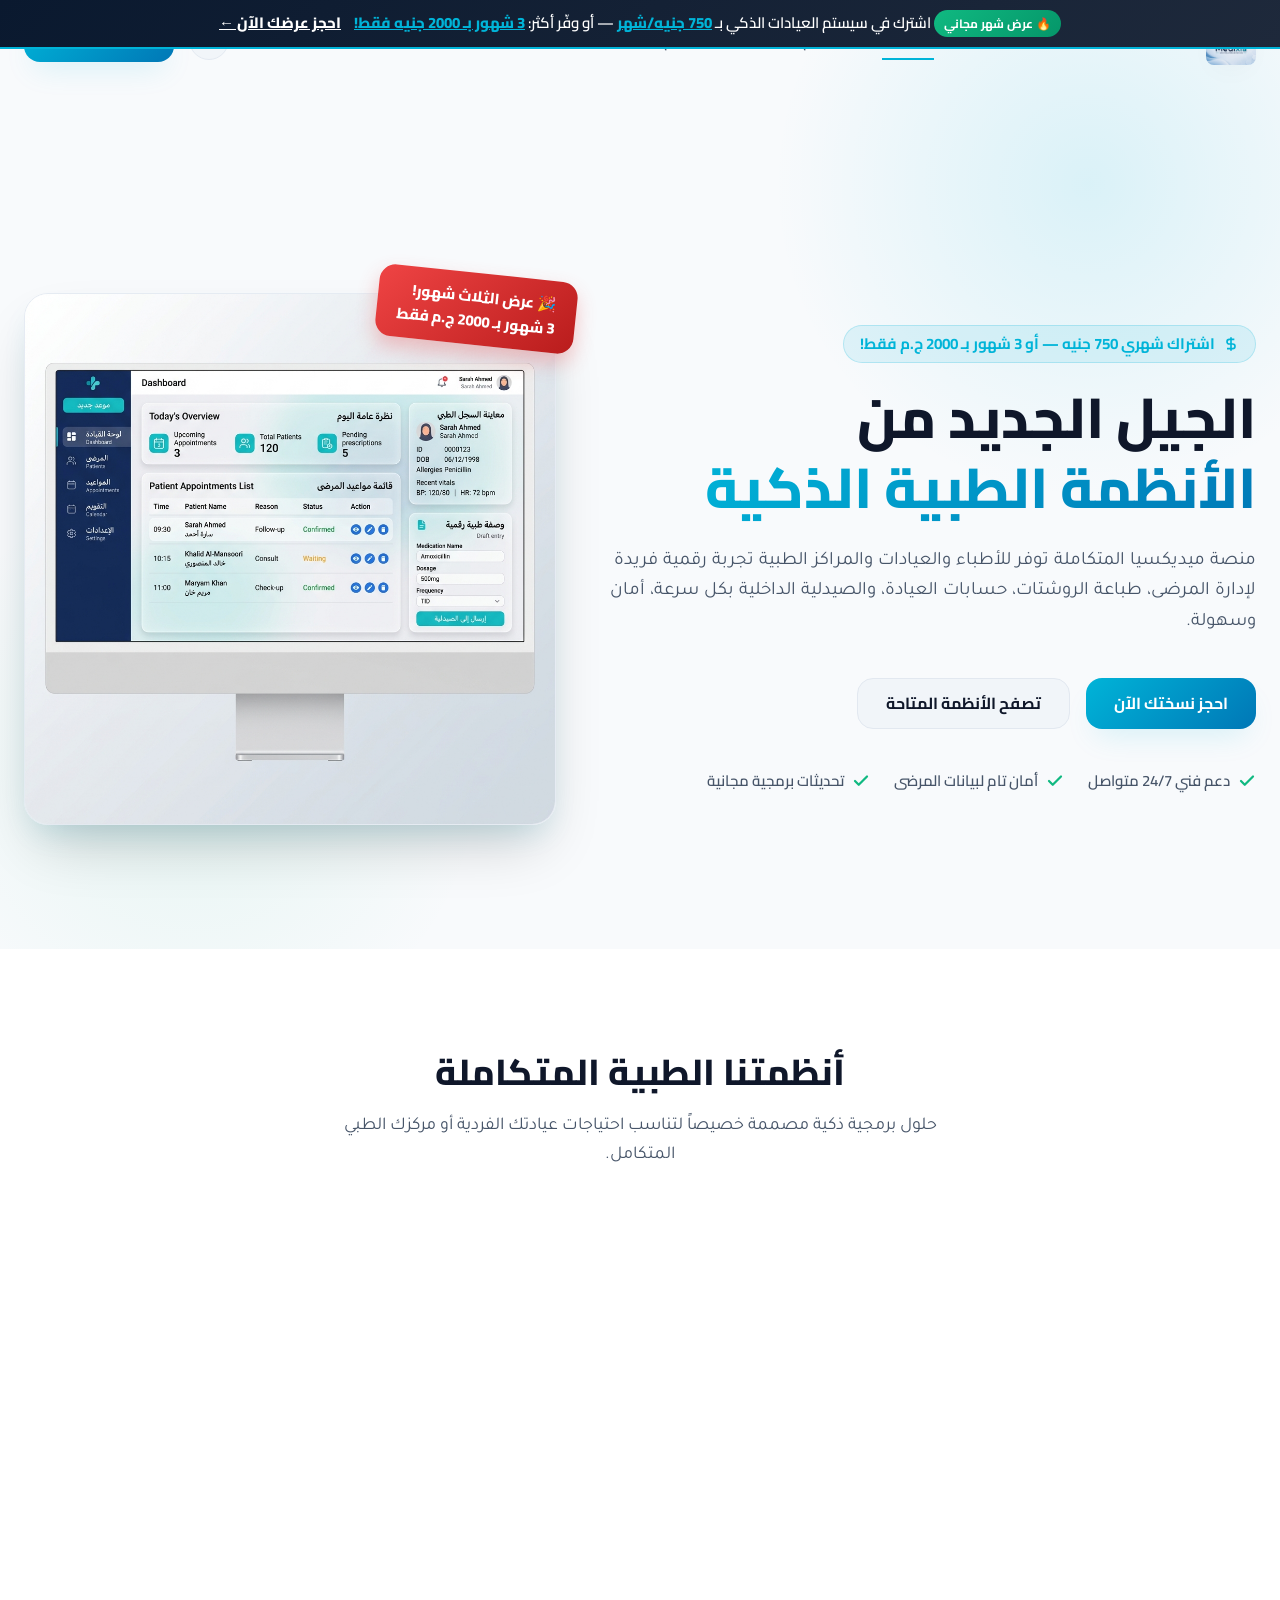
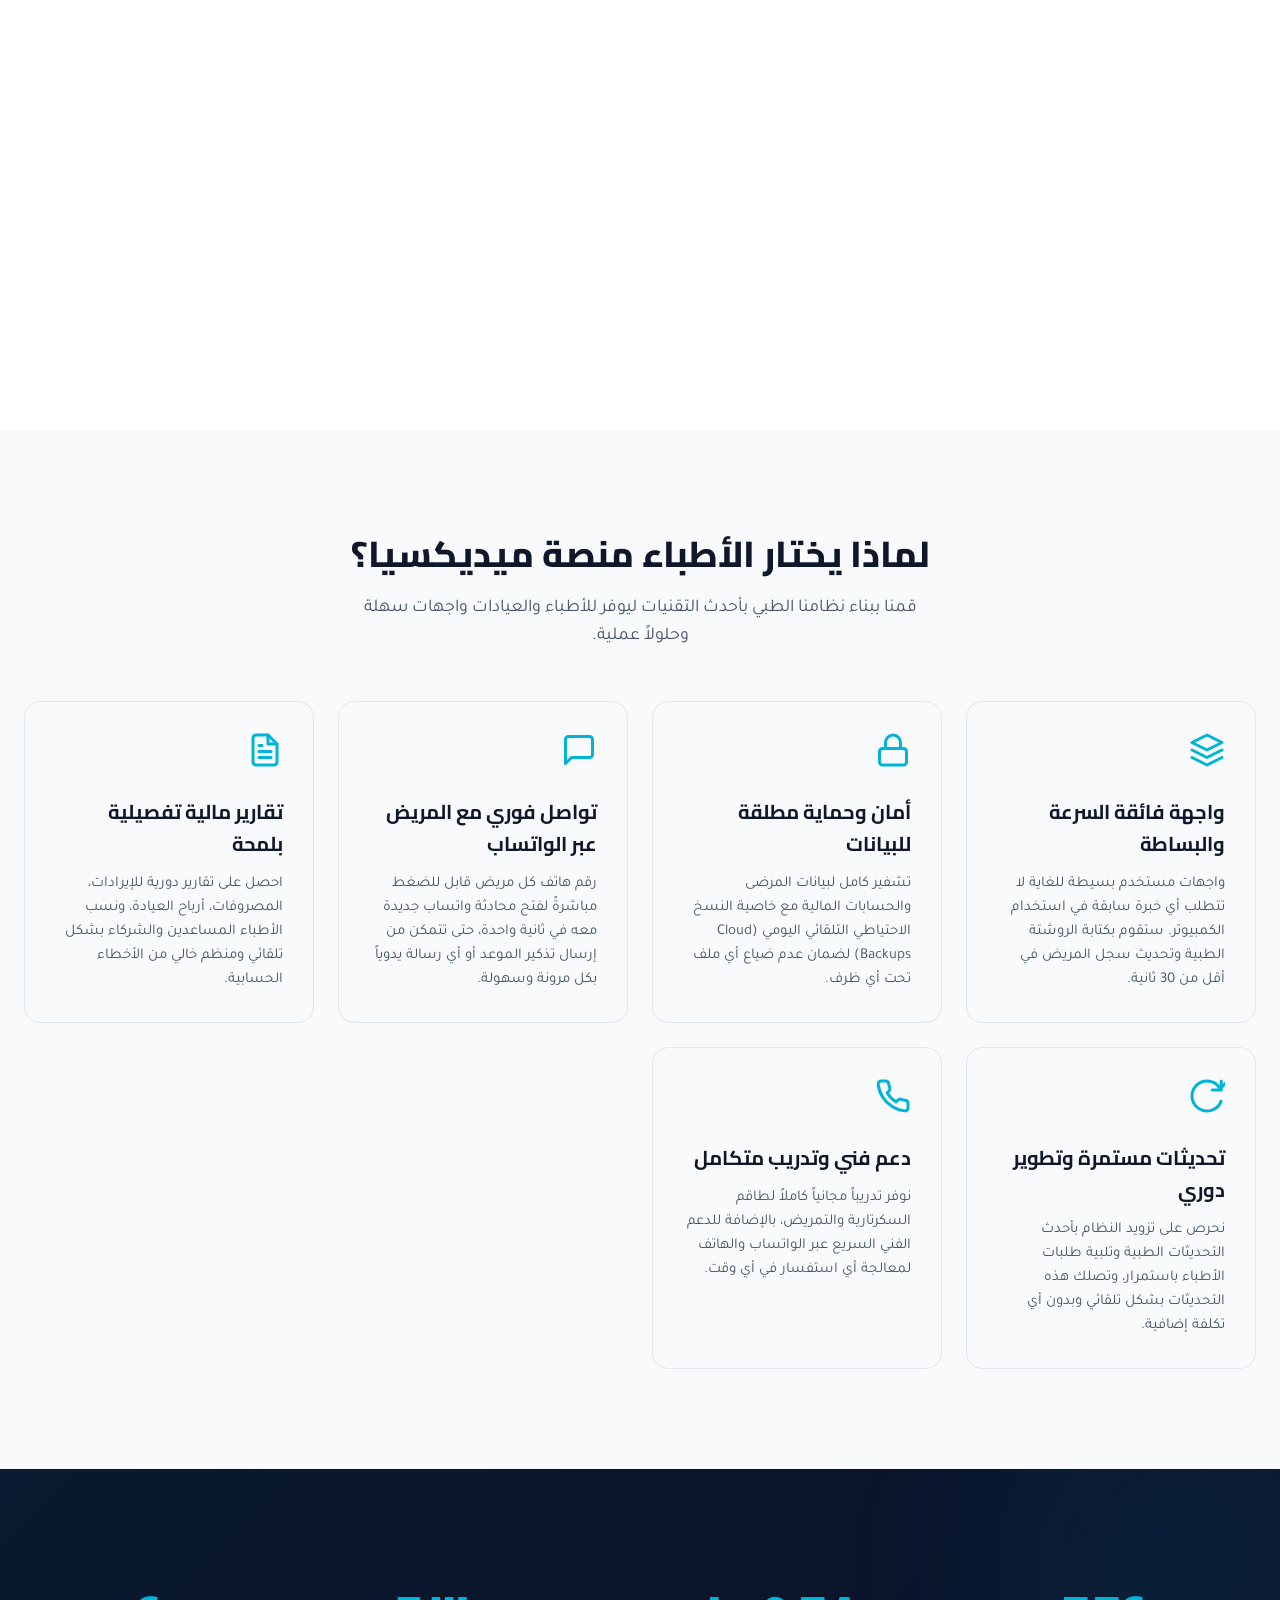
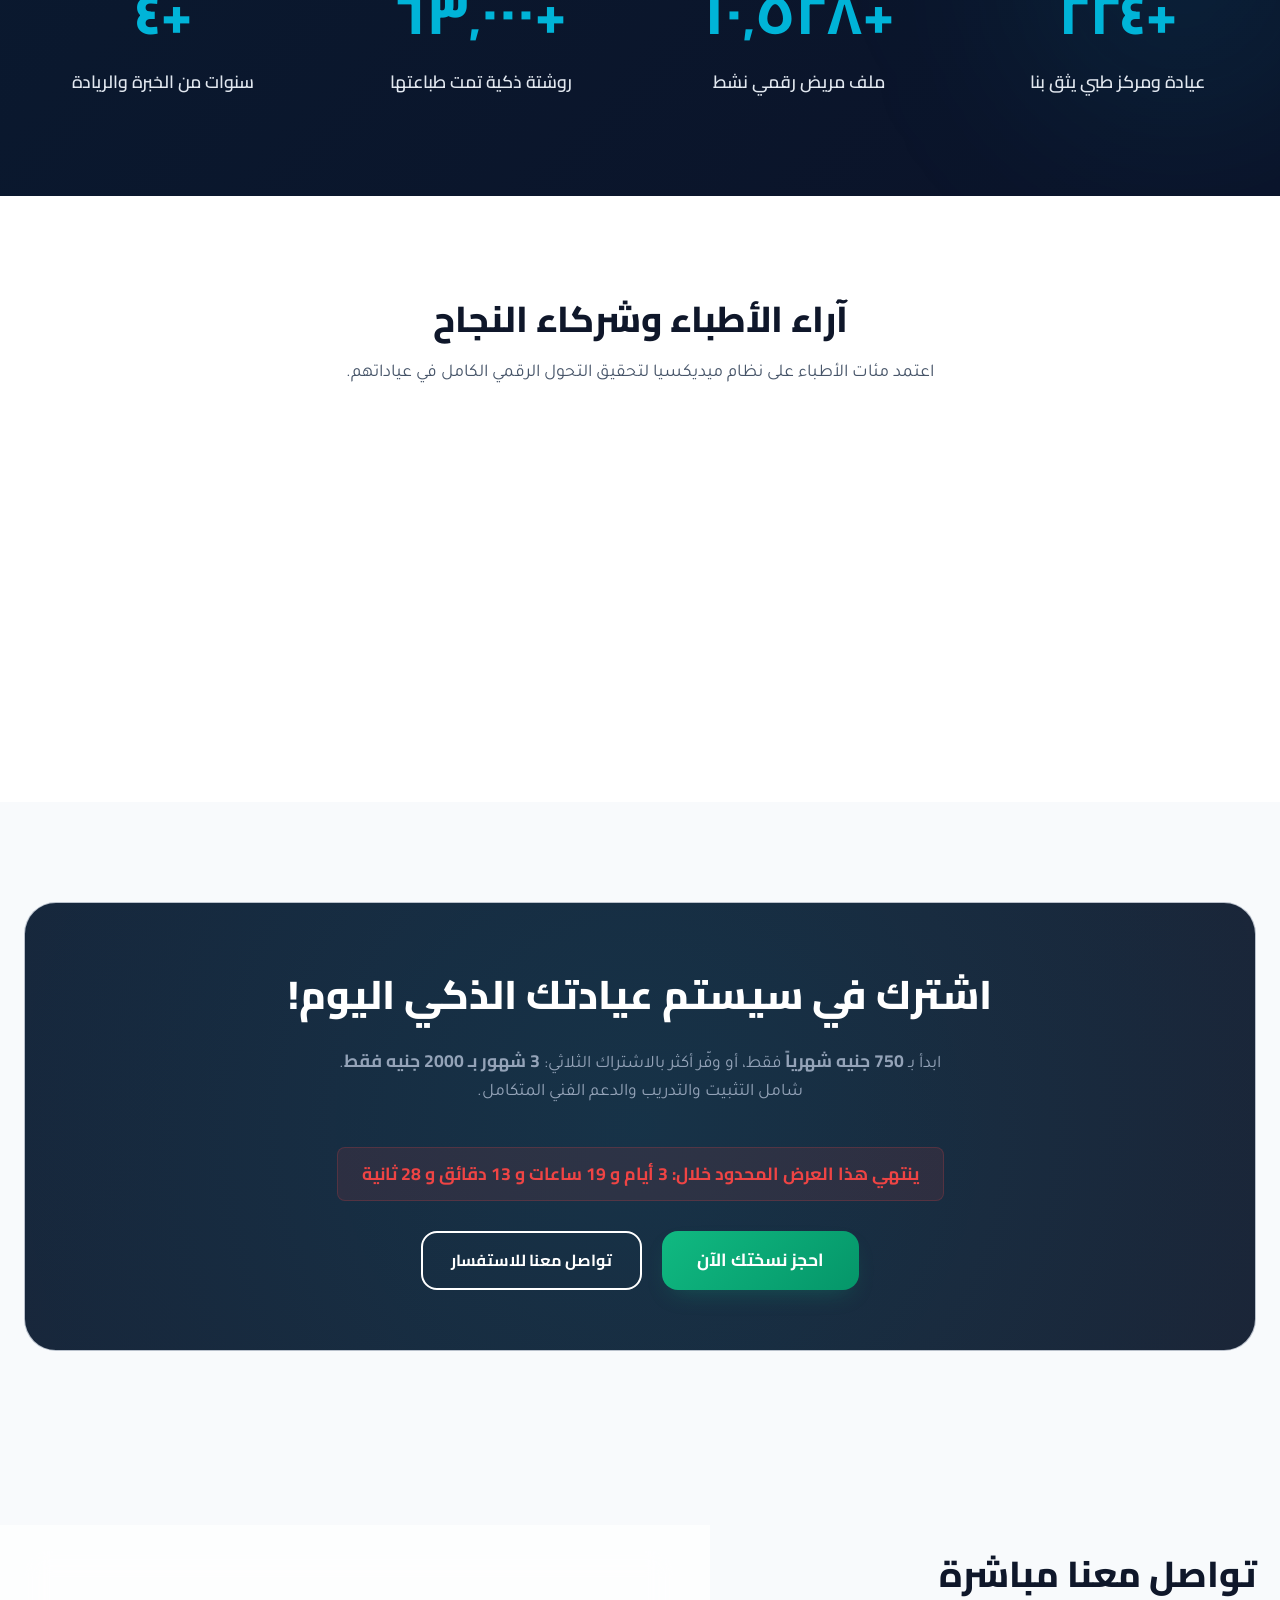
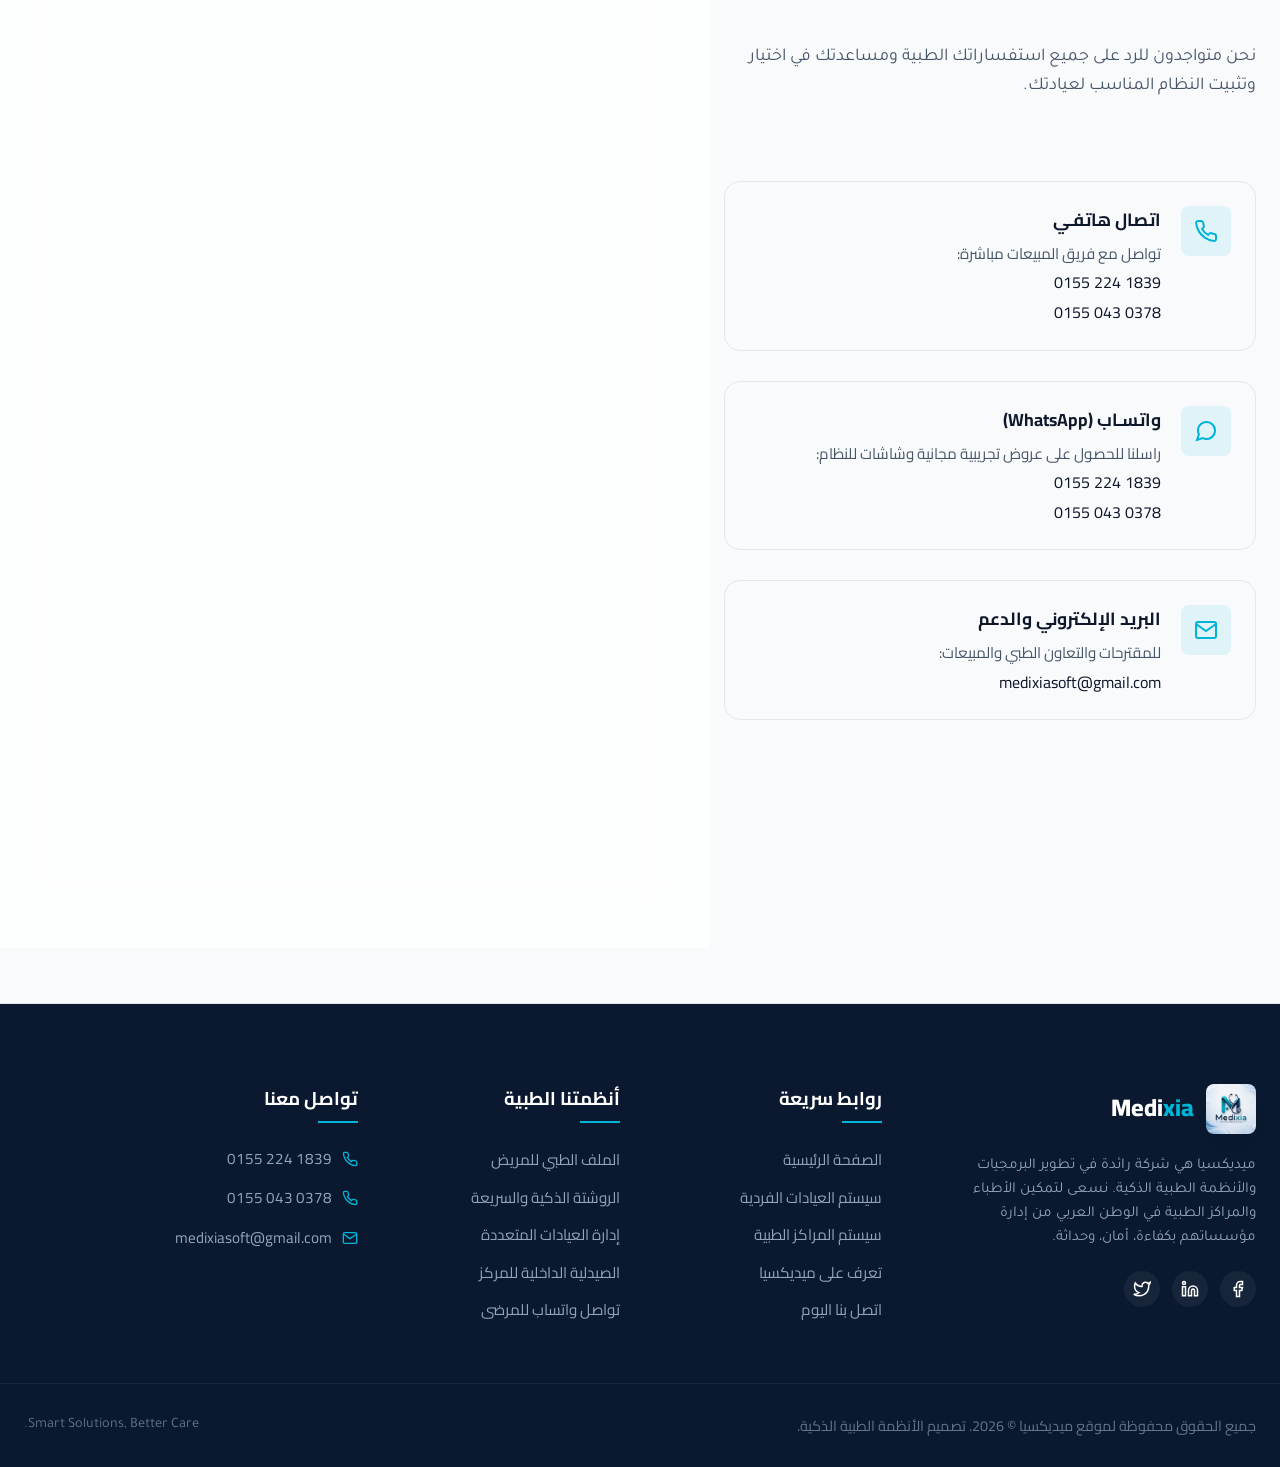
==== index.html @ 6b5ef8f8 "first commit" ====
<!DOCTYPE html>
<html lang="ar" dir="rtl">
<head>
    <meta charset="UTF-8">
    <meta name="viewport" content="width=device-width, initial-scale=1.0">
    
    <!-- Primary SEO Meta Tags -->
    <title>ميديكسيا | أنظمة طبية ذكية لإدارة العيادات والمراكز الطبية</title>
    <meta name="description" content="ميديكسيا تقدم حلولاً برمجية متكاملة لإدارة العيادات والمراكز الطبية. سيستم العيادة بـ 750 جنيه شهرياً أو 2000 جنيه لـ 3 شهور. روشتة إلكترونية، ملفات مرضى، حسابات.">
    <meta name="keywords" content="سيستم عيادات، نظام إدارة العيادات، برنامج مراكز طبية، روشتة إلكترونية، ملف مريض رقمي، حسابات عيادة، ميديكسيا">
    
    <!-- Open Graph / Facebook -->
    <meta property="og:type" content="website">
    <meta property="og:title" content="ميديكسيا | أنظمة طبية ذكية للعيادات والمراكز الطبية">
    <meta property="og:description" content="احصل على سيستم العيادات المتكامل بأقل من 1000 جنيه لفترة محدودة. حلول ذكية وعصرية لإدارة المرضى والروشتات والحسابات.">
    <meta property="og:image" content="assets/logo.jpg">

    <!-- Stylesheets -->
    <link rel="stylesheet" href="css/style.css">
</head>
<body>

    <!-- Promo Bar (Limited Time Offer) -->
    <div class="promo-bar">
        <div class="container">
            <span class="promo-badge">🔥 عرض شهر مجاني</span>
            اشترك في سيستم العيادات الذكي بـ <span class="highlight">750 جنيه/شهر</span> — أو وفّر أكثر: <span class="highlight">3 شهور بـ 2000 جنيه فقط!</span>
            <a href="contact.html#request-demo" style="text-decoration: underline; margin-right: 10px; font-weight: 800;">احجز عرضك الآن ←</a>
        </div>
    </div>

    <!-- Header Navigation -->
    <header>
        <div class="container nav-container">
            <div class="logo-wrapper">
                <img src="assets/logo.jpg" alt="Medixia Logo" class="logo-img">
                <div class="logo-text">Medi<span>xia</span></div>
            </div>
            
            <nav>
                <ul class="nav-menu" id="nav-menu">
                    <li><a href="index.html" class="nav-link">الرئيسية</a></li>
                    <li><a href="clinics.html" class="nav-link">سيستم العيادات</a></li>
                    <li><a href="centers.html" class="nav-link">سيستم المراكز الطبية</a></li>
                    <li><a href="about.html" class="nav-link">من نحن</a></li>
                    <li><a href="contact.html" class="nav-link">اتصل بنا</a></li>
                </ul>
            </nav>
            
            <div class="nav-actions">
                <button class="theme-toggle-btn" id="theme-toggle" aria-label="Toggle Theme">
                    <!-- Sun Icon -->
                    <svg class="sun-icon" width="20" height="20" viewBox="0 0 24 24" fill="none" stroke="currentColor" stroke-width="2" stroke-linecap="round" stroke-linejoin="round"><circle cx="12" cy="12" r="5"></circle><line x1="12" y1="1" x2="12" y2="3"></line><line x1="12" y1="21" x2="12" y2="23"></line><line x1="4.22" y1="4.22" x2="5.64" y2="5.64"></line><line x1="18.36" y1="18.36" x2="19.78" y2="19.78"></line><line x1="1" y1="12" x2="3" y2="12"></line><line x1="21" y1="12" x2="23" y2="12"></line><line x1="4.22" y1="19.78" x2="5.64" y2="18.36"></line><line x1="18.36" y1="5.64" x2="19.78" y2="4.22"></line></svg>
                    <!-- Moon Icon -->
                    <svg class="moon-icon" width="20" height="20" viewBox="0 0 24 24" fill="none" stroke="currentColor" stroke-width="2" stroke-linecap="round" stroke-linejoin="round"><path d="M21 12.79A9 9 0 1 1 11.21 3 7 7 0 0 0 21 12.79z"></path></svg>
                </button>
                <a href="contact.html#request-demo" class="btn btn-primary" style="padding: 10px 20px; font-size: 0.9rem;">طلب تجربة مجانية</a>
                
                <button class="hamburger" id="hamburger-btn" aria-label="Menu">
                    <span></span>
                    <span></span>
                    <span></span>
                </button>
            </div>
        </div>
    </header>

    <!-- Hero Section -->
    <section class="hero">
        <div class="hero-bg"></div>
        <div class="container hero-grid">
            <div class="hero-content reveal">
                <div class="hero-tagline">
                    <svg width="16" height="16" viewBox="0 0 24 24" fill="none" stroke="currentColor" stroke-width="2.5"><path d="M12 2v20M17 5H9.5a3.5 3.5 0 0 0 0 7h5a3.5 3.5 0 0 1 0 7H6"></path></svg>
                    <span>اشتراك شهري 750 جنيه — أو 3 شهور بـ 2000 ج.م فقط!</span>
                </div>
                <h1 class="hero-title">الجيل الجديد من <br><span>الأنظمة الطبية الذكية</span></h1>
                <p class="hero-desc">
                    منصة ميديكسيا المتكاملة توفر للأطباء والعيادات والمراكز الطبية تجربة رقمية فريدة لإدارة المرضى، طباعة الروشتات، حسابات العيادة، والصيدلية الداخلية بكل سرعة، أمان وسهولة.
                </p>
                <div class="hero-buttons">
                    <a href="contact.html#request-demo" class="btn btn-primary">احجز نسختك الآن</a>
                    <a href="#systems" class="btn btn-secondary">تصفح الأنظمة المتاحة</a>
                </div>
                <div class="hero-features">
                    <div class="hero-feature-item">
                        <svg width="18" height="18" viewBox="0 0 24 24" fill="none" stroke="currentColor" stroke-width="3" stroke-linecap="round" stroke-linejoin="round"><polyline points="20 6 9 17 4 12"></polyline></svg>
                        دعم فني 24/7 متواصل
                    </div>
                    <div class="hero-feature-item">
                        <svg width="18" height="18" viewBox="0 0 24 24" fill="none" stroke="currentColor" stroke-width="3" stroke-linecap="round" stroke-linejoin="round"><polyline points="20 6 9 17 4 12"></polyline></svg>
                        أمان تام لبيانات المرضى
                    </div>
                    <div class="hero-feature-item">
                        <svg width="18" height="18" viewBox="0 0 24 24" fill="none" stroke="currentColor" stroke-width="3" stroke-linecap="round" stroke-linejoin="round"><polyline points="20 6 9 17 4 12"></polyline></svg>
                        تحديثات برمجية مجانية
                    </div>
                </div>
            </div>
            <div class="hero-image-wrapper reveal">
                <div class="hero-mockup-bg"></div>
                <div class="offer-card-badge">
                    🎉 عرض الثلاث شهور!<br>
                    3 شهور بـ 2000 ج.م فقط
                </div>
                <img src="assets/images/clinic_dashboard.png" alt="Medixia Clinic Dashboard Mockup" class="hero-mockup">
            </div>
        </div>
    </section>

    <!-- Systems Overview Section -->
    <section class="section" id="systems" style="background-color: var(--bg-secondary);">
        <div class="container">
            <div class="text-center">
                <h2 class="section-title">أنظمتنا الطبية المتكاملة</h2>
                <p class="section-subtitle">حلول برمجية ذكية مصممة خصيصاً لتناسب احتياجات عيادتك الفردية أو مركزك الطبي المتكامل.</p>
            </div>
            
            <div class="systems-grid">
                <!-- Clinic System Card -->
                <div class="system-card glass-panel reveal">
                    <div class="system-icon">
                        <svg width="32" height="32" viewBox="0 0 24 24" fill="none" stroke="currentColor" stroke-width="2" stroke-linecap="round" stroke-linejoin="round"><path d="M22 12h-4l-3 9L9 3l-3 9H2"></path></svg>
                    </div>
                    <h3>نظام إدارة العيادات الفردية</h3>
                    <p>الحل المثالي للعيادات الخاصة والأطباء الراغبين في تنظيم الحجوزات وكتابة الروشتات الإلكترونية والاحتفاظ بالسجل الطبي للمرضى بشكل رقمي آمن وسريع.</p>
                    
                    <div class="system-price-box">
                        <span class="price-label">اشتراك شهري</span>
                        <div class="price-value">
                            <span class="amount">750</span>
                            <span class="currency">جنيه / شهرياً</span>
                        </div>
                        <span class="price-old">أو 3 شهور بـ 2000 جنيه فقط (وفّر 250 ج.م)</span>
                    </div>
                    
                    <ul class="system-features-list">
                        <li>
                            <svg width="16" height="16" viewBox="0 0 24 24" fill="none" stroke="currentColor" stroke-width="3" stroke-linecap="round" stroke-linejoin="round"><polyline points="20 6 9 17 4 12"></polyline></svg>
                            سجل طبي رقمي شامل لكل مريض
                        </li>
                        <li>
                            <svg width="16" height="16" viewBox="0 0 24 24" fill="none" stroke="currentColor" stroke-width="3" stroke-linecap="round" stroke-linejoin="round"><polyline points="20 6 9 17 4 12"></polyline></svg>
                            طباعة الروشتة الإلكترونية في ثوانٍ معدودة
                        </li>
                        <li>
                            <svg width="16" height="16" viewBox="0 0 24 24" fill="none" stroke="currentColor" stroke-width="3" stroke-linecap="round" stroke-linejoin="round"><polyline points="20 6 9 17 4 12"></polyline></svg>
                            تنظيم الحجوزات ومواعيد المرضى (الاستقبال)
                        </li>
                        <li>
                            <svg width="16" height="16" viewBox="0 0 24 24" fill="none" stroke="currentColor" stroke-width="3" stroke-linecap="round" stroke-linejoin="round"><polyline points="20 6 9 17 4 12"></polyline></svg>
                            تواصل مباشر مع المريض عبر واتساب بنقرة واحدة
                        </li>
                    </ul>
                    
                    <div style="display: flex; gap: 12px; width: 100%;">
                        <a href="contact.html?system=clinics#request-demo" class="btn btn-accent" style="flex: 1;">احجز الآن</a>
                        <a href="clinics.html" class="btn btn-secondary" style="flex: 1;">تفاصيل النظام</a>
                    </div>
                </div>

                <!-- Medical Center System Card -->
                <div class="system-card glass-panel reveal">
                    <div class="system-icon">
                        <svg width="32" height="32" viewBox="0 0 24 24" fill="none" stroke="currentColor" stroke-width="2" stroke-linecap="round" stroke-linejoin="round"><rect x="3" y="3" width="18" height="18" rx="2" ry="2"></rect><line x1="9" y1="3" x2="9" y2="21"></line><line x1="15" y1="3" x2="15" y2="21"></line><line x1="3" y1="9" x2="21" y2="9"></line><line x1="3" y1="15" x2="21" y2="15"></line></svg>
                    </div>
                    <h3>نظام المجمعات والمراكز الطبية</h3>
                    <p>نظام شبكي متطور مصمم لإدارة المراكز الطبية التي تحتوي على تخصصات متعددة وأطباء متعددين، مع ربط كامل بين الأقسام، الحسابات، الصيدلية والمخازن.</p>
                    
                    <div class="system-price-box">
                        <span class="price-label">اشتراك شهري للمراكز</span>
                        <div class="price-value">
                            <span class="amount" style="color: var(--primary-teal);">2500</span>
                            <span class="currency">جنيه / شهرياً</span>
                        </div>
                        <span class="price-old">نظام متكامل لإدارة العيادات المتعددة والمجمعات</span>
                    </div>
                    
                    <ul class="system-features-list">
                        <li>
                            <svg width="16" height="16" viewBox="0 0 24 24" fill="none" stroke="currentColor" stroke-width="3" stroke-linecap="round" stroke-linejoin="round"><polyline points="20 6 9 17 4 12"></polyline></svg>
                            إدارة عدد لا نهائي من العيادات والأطباء
                        </li>
                        <li>
                            <svg width="16" height="16" viewBox="0 0 24 24" fill="none" stroke="currentColor" stroke-width="3" stroke-linecap="round" stroke-linejoin="round"><polyline points="20 6 9 17 4 12"></polyline></svg>
                            صيدلية مدمجة ونظام مخازن ومشتريات ذكي
                        </li>
                        <li>
                            <svg width="16" height="16" viewBox="0 0 24 24" fill="none" stroke="currentColor" stroke-width="3" stroke-linecap="round" stroke-linejoin="round"><polyline points="20 6 9 17 4 12"></polyline></svg>
                            تواصل مع المريض بنقرة واحدة عبر الواتساب
                        </li>
                        <li>
                            <svg width="16" height="16" viewBox="0 0 24 24" fill="none" stroke="currentColor" stroke-width="3" stroke-linecap="round" stroke-linejoin="round"><polyline points="20 6 9 17 4 12"></polyline></svg>
                            حسابات متقدمة وتوزيع نسب الأطباء والتقارير
                        </li>
                    </ul>
                    
                    <div style="display: flex; gap: 12px; width: 100%;">
                        <a href="contact.html?system=centers#request-demo" class="btn btn-primary" style="flex: 1;">اطلب عرض سعر</a>
                        <a href="centers.html" class="btn btn-secondary" style="flex: 1;">تفاصيل النظام</a>
                    </div>
                </div>
            </div>
        </div>
    </section>

    <!-- Why Choose Medixia (Features) -->
    <section class="section">
        <div class="container">
            <div class="text-center">
                <h2 class="section-title">لماذا يختار الأطباء منصة ميديكسيا؟</h2>
                <p class="section-subtitle">قمنا ببناء نظامنا الطبي بأحدث التقنيات ليوفر للأطباء والعيادات واجهات سهلة وحلولاً عملية.</p>
            </div>
            
            <div class="features-grid">
                <!-- Feature 1 -->
                <div class="feature-box reveal">
                    <div class="feature-box-icon">
                        <svg width="36" height="36" viewBox="0 0 24 24" fill="none" stroke="currentColor" stroke-width="2" stroke-linecap="round" stroke-linejoin="round"><polygon points="12 2 2 7 12 12 22 7 12 2"></polygon><polyline points="2 17 12 22 22 17"></polyline><polyline points="2 12 12 17 22 12"></polyline></svg>
                    </div>
                    <h4>واجهة فائقة السرعة والبساطة</h4>
                    <p>واجهات مستخدم بسيطة للغاية لا تتطلب أي خبرة سابقة في استخدام الكمبيوتر. ستقوم بكتابة الروشتة الطبية وتحديث سجل المريض في أقل من 30 ثانية.</p>
                </div>
                
                <!-- Feature 2 -->
                <div class="feature-box reveal">
                    <div class="feature-box-icon">
                        <svg width="36" height="36" viewBox="0 0 24 24" fill="none" stroke="currentColor" stroke-width="2" stroke-linecap="round" stroke-linejoin="round"><rect x="3" y="11" width="18" height="11" rx="2" ry="2"></rect><path d="M7 11V7a5 5 0 0 1 10 0v4"></path></svg>
                    </div>
                    <h4>أمان وحماية مطلقة للبيانات</h4>
                    <p>تشفير كامل لبيانات المرضى والحسابات المالية مع خاصية النسخ الاحتياطي التلقائي اليومي (Cloud Backups) لضمان عدم ضياع أي ملف تحت أي ظرف.</p>
                </div>
                
                <!-- Feature 3 -->
                <div class="feature-box reveal">
                    <div class="feature-box-icon">
                        <svg width="36" height="36" viewBox="0 0 24 24" fill="none" stroke="currentColor" stroke-width="2" stroke-linecap="round" stroke-linejoin="round"><path d="M21 15a2 2 0 0 1-2 2H7l-4 4V5a2 2 0 0 1 2-2h14a2 2 0 0 1 2 2z"></path></svg>
                    </div>
                    <h4>تواصل فوري مع المريض عبر الواتساب</h4>
                    <p>رقم هاتف كل مريض قابل للضغط مباشرةً لفتح محادثة واتساب جديدة معه في ثانية واحدة، حتى تتمكن من إرسال تذكير الموعد أو أي رسالة يدوياً بكل مرونة وسهولة.</p>
                </div>
                
                <!-- Feature 4 -->
                <div class="feature-box reveal">
                    <div class="feature-box-icon">
                        <svg width="36" height="36" viewBox="0 0 24 24" fill="none" stroke="currentColor" stroke-width="2" stroke-linecap="round" stroke-linejoin="round"><path d="M14 2H6a2 2 0 0 0-2 2v16a2 2 0 0 0 2 2h12a2 2 0 0 0 2-2V8z"></path><polyline points="14 2 14 8 20 8"></polyline><line x1="16" y1="13" x2="8" y2="13"></line><line x1="16" y1="17" x2="8" y2="17"></line><polyline points="10 9 9 9 8 9"></polyline></svg>
                    </div>
                    <h4>تقارير مالية تفصيلية بلمحة</h4>
                    <p>احصل على تقارير دورية للإيرادات، المصروفات، أرباح العيادة، ونسب الأطباء المساعدين والشركاء بشكل تلقائي ومنظم خالي من الأخطاء الحسابية.</p>
                </div>
                
                <!-- Feature 5 -->
                <div class="feature-box reveal">
                    <div class="feature-box-icon">
                        <svg width="36" height="36" viewBox="0 0 24 24" fill="none" stroke="currentColor" stroke-width="2" stroke-linecap="round" stroke-linejoin="round"><path d="M21.5 2v6h-6M21.34 15.57a10 10 0 1 1-.57-8.38l5.67-5.67"></path></svg>
                    </div>
                    <h4>تحديثات مستمرة وتطوير دوري</h4>
                    <p>نحرص على تزويد النظام بأحدث التحديثات الطبية وتلبية طلبات الأطباء باستمرار، وتصلك هذه التحديثات بشكل تلقائي وبدون أي تكلفة إضافية.</p>
                </div>
                
                <!-- Feature 6 -->
                <div class="feature-box reveal">
                    <div class="feature-box-icon">
                        <svg width="36" height="36" viewBox="0 0 24 24" fill="none" stroke="currentColor" stroke-width="2" stroke-linecap="round" stroke-linejoin="round"><path d="M22 16.92v3a2 2 0 0 1-2.18 2 19.79 19.79 0 0 1-8.63-3.07 19.5 19.5 0 0 1-6-6 19.79 19.79 0 0 1-3.07-8.67A2 2 0 0 1 4.11 2h3a2 2 0 0 1 2 1.72 12.84 12.84 0 0 0 .7 2.81 2 2 0 0 1-.45 2.11L8.09 9.91a16 16 0 0 0 6 6l1.27-1.27a2 2 0 0 1 2.11-.45 12.84 12.84 0 0 0 2.81.7A2 2 0 0 1 22 16.92z"></path></svg>
                    </div>
                    <h4>دعم فني وتدريب متكامل</h4>
                    <p>نوفر تدريباً مجانياً كاملاً لطاقم السكرتارية والتمريض، بالإضافة للدعم الفني السريع عبر الواتساب والهاتف لمعالجة أي استفسار في أي وقت.</p>
                </div>
            </div>
        </div>
    </section>

    <!-- Dynamic Stats Section -->
    <section class="section stats">
        <div class="container stats-grid">
            <div class="stat-item">
                <div class="stat-number" data-target="500">0+</div>
                <div class="stat-title">عيادة ومركز طبي يثق بنا</div>
            </div>
            <div class="stat-item">
                <div class="stat-number" data-target="25000">0+</div>
                <div class="stat-title">ملف مريض رقمي نشط</div>
            </div>
            <div class="stat-item">
                <div class="stat-number" data-target="150000">0+</div>
                <div class="stat-title">روشتة ذكية تمت طباعتها</div>
            </div>
            <div class="stat-item">
                <div class="stat-number" data-target="8">0+</div>
                <div class="stat-title">سنوات من الخبرة والريادة</div>
            </div>
        </div>
    </section>

    <!-- Testimonials Section -->
    <section class="section" style="background-color: var(--bg-secondary);">
        <div class="container">
            <div class="text-center">
                <h2 class="section-title">آراء الأطباء وشركاء النجاح</h2>
                <p class="section-subtitle">اعتمد مئات الأطباء على نظام ميديكسيا لتحقيق التحول الرقمي الكامل في عياداتهم.</p>
            </div>
            
            <div class="testimonials-grid">
                <!-- Testimonial 1 -->
                <div class="testimonial-card glass-panel reveal">
                    <span class="quote-icon">”</span>
                    <p class="testimonial-content">
                        "لقد ساعدني نظام ميديكسيا للعيادات على تنظيم ملفات المرضى وتاريخهم المرضي بدقة شديدة. طباعة الروشتة أصبحت سريعة ومقروءة للصيدلي، والعيادة تظهر بشكل راقٍ ومميز."
                    </p>
                    <div class="testimonial-user">
                        <img src="https://images.unsplash.com/photo-1622253692010-333f2da6031d?q=80&w=150&auto=format&fit=crop" alt="دكتور أحمد" class="user-avatar">
                        <div class="user-info">
                            <h5>د. أحمد عبد العزيز</h5>
                            <p>أخصائي طب الأطفال وحديثي الولادة</p>
                        </div>
                    </div>
                </div>

                <!-- Testimonial 2 -->
                <div class="testimonial-card glass-panel reveal">
                    <span class="quote-icon">”</span>
                    <p class="testimonial-content">
                        "اشتراك الـ 3 شهور بـ 2000 جنيه كان صفقة مذهلة. ميزة فتح واتساب المريض بنقرة واحدة وفّرت علينا وقتاً ثميناً في التذكير بالمواعيد. السكرتيرة أتقنت استخدامه في ربع ساعة، وأنصح به كل زملائي."
                    </p>
                    <div class="testimonial-user">
                        <img src="https://images.unsplash.com/photo-1594824813573-246434de83fb?q=80&w=150&auto=format&fit=crop" alt="دكتورة سارة" class="user-avatar">
                        <div class="user-info">
                            <h5>د. سارة المنشاوي</h5>
                            <p>استشارية أمراض النساء والتوليد</p>
                        </div>
                    </div>
                </div>

                <!-- Testimonial 3 -->
                <div class="testimonial-card glass-panel reveal">
                    <span class="quote-icon">”</span>
                    <p class="testimonial-content">
                        "نقوم بإدارة مجمع طبي يضم 12 عيادة تخصصية وصيدلية داخلية. نظام ميديكسيا للمراكز الطبية قدم لنا استقراراً كبيراً وربطاً رائعاً بين العيادات والحسابات والمخازن."
                    </p>
                    <div class="testimonial-user">
                        <img src="https://images.unsplash.com/photo-1537368910025-700350fe46c7?q=80&w=150&auto=format&fit=crop" alt="دكتور خالد" class="user-avatar">
                        <div class="user-info">
                            <h5>د. خالد محمود</h5>
                            <p>المدير العام لمجمع الأمل الطبي</p>
                        </div>
                    </div>
                </div>
            </div>
        </div>
    </section>

    <!-- Call to Action Banner -->
    <section class="section cta-section">
        <div class="container">
            <div class="cta-box reveal">
                <h2>اشترك في سيستم عيادتك الذكي اليوم!</h2>
                <p>
                    ابدأ بـ <strong>750 جنيه شهرياً</strong> فقط، أو وفّر أكثر بالاشتراك الثلاثي: <strong>3 شهور بـ 2000 جنيه فقط</strong>. شامل التثبيت والتدريب والدعم الفني المتكامل.
                </p>
                <div id="countdown-timer" class="offer-timer" style="display: inline-block; margin-bottom: 30px; font-size: 1.1rem; padding: 12px 24px;">
                    جاري تحميل مؤقت انتهاء العرض...
                </div>
                <div class="cta-buttons">
                    <a href="contact.html#request-demo" class="btn btn-accent btn-lg" style="font-size: 1.1rem; padding: 15px 35px;">احجز نسختك الآن</a>
                    <a href="contact.html" class="btn btn-outline" style="border-color: #ffffff; color: #ffffff;">تواصل معنا للاستفسار</a>
                </div>
            </div>
        </div>
    </section>

    <!-- Contact & Request Demo Section -->
    <section class="section" id="contact-sec">
        <div class="container contact-grid">
            <div class="contact-info-panel reveal">
                <h2 class="section-title">تواصل معنا مباشرة</h2>
                <p class="section-subtitle" style="margin-left: 0; margin-right: 0;">نحن متواجدون للرد على جميع استفساراتك الطبية ومساعدتك في اختيار وتثبيت النظام المناسب لعيادتك.</p>
                
                <!-- Contact info item 1 -->
                <div class="contact-card-item">
                    <div class="contact-icon-box">
                        <svg width="24" height="24" viewBox="0 0 24 24" fill="none" stroke="currentColor" stroke-width="2"><path d="M22 16.92v3a2 2 0 0 1-2.18 2 19.79 19.79 0 0 1-8.63-3.07 19.5 19.5 0 0 1-6-6 19.79 19.79 0 0 1-3.07-8.67A2 2 0 0 1 4.11 2h3a2 2 0 0 1 2 1.72 12.84 12.84 0 0 0 .7 2.81 2 2 0 0 1-.45 2.11L8.09 9.91a16 16 0 0 0 6 6l1.27-1.27a2 2 0 0 1 2.11-.45 12.84 12.84 0 0 0 2.81.7A2 2 0 0 1 22 16.92z"></path></svg>
                    </div>
                    <div class="contact-details">
                        <h5>اتصال هاتفـي</h5>
                        <p>تواصل مع فريق المبيعات مباشرة:</p>
                        <a href="tel:01552241839">0155 224 1839</a>
                        <a href="tel:01550430378">0155 043 0378</a>
                    </div>
                </div>

                <!-- Contact info item 2 -->
                <div class="contact-card-item">
                    <div class="contact-icon-box">
                        <svg width="24" height="24" viewBox="0 0 24 24" fill="none" stroke="currentColor" stroke-width="2"><path d="M21 11.5a8.38 8.38 0 0 1-.9 3.8 8.5 8.5 0 0 1-7.6 4.7 8.38 8.38 0 0 1-3.8-.9L3 21l1.9-5.7a8.38 8.38 0 0 1-.9-3.8 8.5 8.5 0 0 1 4.7-7.6 8.38 8.38 0 0 1 3.8-.9h.5a8.48 8.48 0 0 1 8 8v.5z"></path></svg>
                    </div>
                    <div class="contact-details">
                        <h5>واتسـاب (WhatsApp)</h5>
                        <p>راسلنا للحصول على عروض تجريبية مجانية وشاشات للنظام:</p>
                        <a href="https://wa.me/201552241839" target="_blank">0155 224 1839</a>
                        <a href="https://wa.me/201550430378" target="_blank">0155 043 0378</a>
                    </div>
                </div>

                <!-- Contact info item 3 -->
                <div class="contact-card-item">
                    <div class="contact-icon-box">
                        <svg width="24" height="24" viewBox="0 0 24 24" fill="none" stroke="currentColor" stroke-width="2"><path d="M4 4h16c1.1 0 2 .9 2 2v12c0 1.1-.9 2-2 2H4c-1.1 0-2-.9-2-2V6c0-1.1.9-2 2-2z"></path><polyline points="22,6 12,13 2,6"></polyline></svg>
                    </div>
                    <div class="contact-details">
                        <h5>البريد الإلكتروني والدعم</h5>
                        <p>للمقترحات والتعاون الطبي والمبيعات:</p>
                        <a href="mailto:medixiasoft@gmail.com" style="direction: ltr; text-align: right;">medixiasoft@gmail.com</a>
                    </div>
                </div>
            </div>

            <!-- Demo Request Form -->
            <div class="form-box glass-panel reveal" id="request-demo">
                <h3 style="font-size: 1.6rem; font-weight: 800; margin-bottom: 12px;">طلب تجربة مجانية وعرض سعر</h3>
                <p style="color: var(--text-secondary); margin-bottom: 30px; font-family: var(--font-secondary);">املأ النموذج أدناه، وسيقوم مهندس مبيعات الأنظمة لدينا بالاتصال بك وتقديم عرض توضيحي للسيستم وتفعيله لك مجاناً.</p>
                
                <form id="medixia-contact-form">
                    <div class="form-group">
                        <label for="doctor-name" class="form-label">الاسم الكريم دكتور / دكتورة *</label>
                        <input type="text" id="doctor-name" class="form-control" placeholder="د. محمد أحمد" required>
                    </div>

                    <div class="form-group">
                        <label for="doctor-phone" class="form-label">رقم الهاتف والواتساب للتواصل *</label>
                        <input type="tel" id="doctor-phone" class="form-control" placeholder="01xxxxxxxxx" required style="direction: ltr; text-align: right;">
                    </div>

                    <div class="form-group">
                        <label for="clinic-specialty" class="form-label">التخصص الطبي / اسم العيادة أو المركز</label>
                        <input type="text" id="clinic-specialty" class="form-control" placeholder="عيادة عيون / مركز النور الطبي">
                    </div>

                    <div class="form-group">
                        <label for="system-type" class="form-label">النظام المطلوب تجريبه *</label>
                        <select id="system-type" class="form-control" required>
                            <option value="" disabled selected>اختر النظام المناسب...</option>
                            <option value="clinics">سيستم إدارة العيادات الفردية (750 ج.م/شهرياً)</option>
                            <option value="centers">سيستم إدارة المراكز الطبية والمجمعات (2500 ج.م/شهرياً)</option>
                            <option value="both">طلب استشارة طبية لاختيار النظام الأنسب</option>
                        </select>
                    </div>

                    <div class="form-group">
                        <label for="notes" class="form-label">ملاحظات أو متطلبات خاصة بالسيستم</label>
                        <textarea id="notes" class="form-control" placeholder="اكتب أي ميزات إضافية ترغب بوجودها في النظام..."></textarea>
                    </div>

                    <button type="submit" class="btn btn-primary" style="width: 100%; padding: 14px; font-size: 1.1rem;">إرسال طلب تجربة مجانية</button>
                    
                    <div id="form-status-message" class="form-status"></div>
                </form>
            </div>
        </div>
    </section>

    <!-- Footer -->
    <footer>
        <div class="container footer-grid">
            <div class="footer-col">
                <div class="logo-wrapper" style="margin-bottom: 20px;">
                    <img src="assets/logo.jpg" alt="Medixia Logo" class="logo-img">
                    <div class="logo-text" style="color: #ffffff;">Medi<span>xia</span></div>
                </div>
                <p>ميديكسيا هي شركة رائدة في تطوير البرمجيات والأنظمة الطبية الذكية. نسعى لتمكين الأطباء والمراكز الطبية في الوطن العربي من إدارة مؤسساتهم بكفاءة، أمان، وحداثة.</p>
                <div class="social-links">
                    <a href="#" class="social-icon" aria-label="Facebook">
                        <svg width="18" height="18" viewBox="0 0 24 24" fill="none" stroke="currentColor" stroke-width="2"><path d="M18 2h-3a5 5 0 0 0-5 5v3H7v4h3v8h4v-8h3l1-4h-4V7a1 1 0 0 1 1-1h3z"></path></svg>
                    </a>
                    <a href="#" class="social-icon" aria-label="LinkedIn">
                        <svg width="18" height="18" viewBox="0 0 24 24" fill="none" stroke="currentColor" stroke-width="2"><path d="M16 8a6 6 0 0 1 6 6v7h-4v-7a2 2 0 0 0-2-2 2 2 0 0 0-2 2v7h-4v-7a6 6 0 0 1 6-6z"></path><rect x="2" y="9" width="4" height="12"></rect><circle cx="4" cy="4" r="2"></circle></svg>
                    </a>
                    <a href="#" class="social-icon" aria-label="Twitter">
                        <svg width="18" height="18" viewBox="0 0 24 24" fill="none" stroke="currentColor" stroke-width="2"><path d="M23 3a10.9 10.9 0 0 1-3.14 1.53 4.48 4.48 0 0 0-7.86 3v1A10.66 10.66 0 0 1 3 4s-4 9 5 13a11.64 11.64 0 0 1-7 2c9 5 20 0 20-11.5a4.5 4.5 0 0 0-.08-.83A7.72 7.72 0 0 0 23 3z"></path></svg>
                    </a>
                </div>
            </div>

            <div class="footer-col">
                <h4>روابط سريعة</h4>
                <ul class="footer-links">
                    <li><a href="index.html">الصفحة الرئيسية</a></li>
                    <li><a href="clinics.html">سيستم العيادات الفردية</a></li>
                    <li><a href="centers.html">سيستم المراكز الطبية</a></li>
                    <li><a href="about.html">تعرف على ميديكسيا</a></li>
                    <li><a href="contact.html">اتصل بنا اليوم</a></li>
                </ul>
            </div>

            <div class="footer-col">
                <h4>أنظمتنا الطبية</h4>
                <ul class="footer-links">
                    <li><a href="clinics.html#ehr">الملف الطبي للمريض</a></li>
                    <li><a href="clinics.html#prescription">الروشتة الذكية والسريعة</a></li>
                    <li><a href="centers.html#multi-clinic">إدارة العيادات المتعددة</a></li>
                    <li><a href="centers.html#pharmacy">الصيدلية الداخلية للمركز</a></li>
                    <li><a href="centers.html#whatsapp-comm">تواصل واتساب للمرضى</a></li>
                </ul>
            </div>

            <div class="footer-col">
                <h4>تواصل معنا</h4>
                <ul class="contact-list">
                    <li>
                        <svg width="16" height="16" viewBox="0 0 24 24" fill="none" stroke="currentColor" stroke-width="2"><path d="M22 16.92v3a2 2 0 0 1-2.18 2 19.79 19.79 0 0 1-8.63-3.07 19.5 19.5 0 0 1-6-6 19.79 19.79 0 0 1-3.07-8.67A2 2 0 0 1 4.11 2h3a2 2 0 0 1 2 1.72 12.84 12.84 0 0 0 .7 2.81 2 2 0 0 1-.45 2.11L8.09 9.91a16 16 0 0 0 6 6l1.27-1.27a2 2 0 0 1 2.11-.45 12.84 12.84 0 0 0 2.81.7A2 2 0 0 1 22 16.92z"></path></svg>
                        <a href="tel:01552241839">0155 224 1839</a>
                    </li>
                    <li>
                        <svg width="16" height="16" viewBox="0 0 24 24" fill="none" stroke="currentColor" stroke-width="2"><path d="M22 16.92v3a2 2 0 0 1-2.18 2 19.79 19.79 0 0 1-8.63-3.07 19.5 19.5 0 0 1-6-6 19.79 19.79 0 0 1-3.07-8.67A2 2 0 0 1 4.11 2h3a2 2 0 0 1 2 1.72 12.84 12.84 0 0 0 .7 2.81 2 2 0 0 1-.45 2.11L8.09 9.91a16 16 0 0 0 6 6l1.27-1.27a2 2 0 0 1 2.11-.45 12.84 12.84 0 0 0 2.81.7A2 2 0 0 1 22 16.92z"></path></svg>
                        <a href="tel:01550430378">0155 043 0378</a>
                    </li>
                    <li>
                        <svg width="16" height="16" viewBox="0 0 24 24" fill="none" stroke="currentColor" stroke-width="2"><path d="M4 4h16c1.1 0 2 .9 2 2v12c0 1.1-.9 2-2 2H4c-1.1 0-2-.9-2-2V6c0-1.1.9-2 2-2z"></path><polyline points="22,6 12,13 2,6"></polyline></svg>
                        <a href="mailto:medixiasoft@gmail.com">medixiasoft@gmail.com</a>
                    </li>
                </ul>
            </div>
        </div>

        <div class="footer-bottom container">
            <p>جميع الحقوق محفوظة لموقع ميديكسيا © 2026. تصميم الأنظمة الطبية الذكية.</p>
            <p style="font-family: var(--font-secondary);">Smart Solutions, Better Care.</p>
        </div>
    </footer>

    <!-- Main JavaScript -->
    <script src="js/main.js"></script>
</body>
</html>
---- css/style.css ----
@import url('https://fonts.googleapis.com/css2?family=Cairo:wght@300;400;500;600;700;800&family=Tajawal:wght@300;400;500;700;800;900&display=swap');

:root {
    /* Color Palette */
    --primary-teal: #00b4d8;
    --primary-teal-rgb: 0, 180, 216;
    --primary-teal-dark: #0077b6;
    --secondary-navy: #0a192f;
    --secondary-navy-rgb: 10, 25, 47;
    --accent-emerald: #10b981;
    --accent-emerald-rgb: 16, 185, 129;
    --accent-red: #ef4444;

    /* Light Theme Defaults */
    --bg-primary: #f8fafc;
    --bg-secondary: #ffffff;
    --bg-tertiary: #f1f5f9;
    --text-primary: #0f172a;
    --text-secondary: #475569;
    --text-light: #94a3b8;
    --border-color: #e2e8f0;
    --glass-bg: rgba(255, 255, 255, 0.75);
    --glass-border: rgba(226, 232, 240, 0.8);
    --card-shadow: 0 10px 30px -10px rgba(0, 0, 0, 0.05);
    --glow-shadow: 0 15px 30px -10px rgba(0, 180, 216, 0.15);
    
    /* Typography & Spacing */
    --font-primary: 'Cairo', 'Tajawal', sans-serif;
    --font-secondary: 'Tajawal', sans-serif;
    --nav-height: 80px;
    --border-radius-sm: 8px;
    --border-radius-md: 16px;
    --border-radius-lg: 24px;
    --border-radius-xl: 32px;
}

[data-theme="dark"] {
    /* Dark Theme Override */
    --bg-primary: #080c14;
    --bg-secondary: #0f1626;
    --bg-tertiary: #172237;
    --text-primary: #f8fafc;
    --text-secondary: #94a3b8;
    --text-light: #64748b;
    --border-color: #1e293b;
    --glass-bg: rgba(15, 22, 38, 0.75);
    --glass-border: rgba(30, 41, 59, 0.8);
    --card-shadow: 0 20px 40px -15px rgba(0, 0, 0, 0.3);
    --glow-shadow: 0 15px 30px -10px rgba(0, 180, 216, 0.25);
}

/* Reset & Base Styles */
* {
    margin: 0;
    padding: 0;
    box-sizing: border-box;
    outline: none;
    font-family: var(--font-primary);
}

html {
    scroll-behavior: smooth;
    font-size: 16px;
}

body {
    background-color: var(--bg-primary);
    color: var(--text-primary);
    direction: rtl;
    text-align: right;
    line-height: 1.6;
    overflow-x: hidden;
    transition: background-color 0.4s ease, color 0.4s ease;
}

a {
    text-decoration: none;
    color: inherit;
    transition: all 0.3s ease;
}

button, input, select, textarea {
    font-family: var(--font-primary);
}

img {
    max-width: 100%;
    height: auto;
    display: block;
}

/* Custom Scrollbar */
::-webkit-scrollbar {
    width: 10px;
}
::-webkit-scrollbar-track {
    background: var(--bg-primary);
}
::-webkit-scrollbar-thumb {
    background: var(--border-color);
    border-radius: 5px;
    border: 2px solid var(--bg-primary);
}
::-webkit-scrollbar-thumb:hover {
    background: var(--primary-teal);
}

/* General Layout Utilities */
.container {
    width: 100%;
    max-width: 1280px;
    margin: 0 auto;
    padding: 0 24px;
}

.section {
    padding: 100px 0;
    position: relative;
}

.text-center {
    text-align: center;
}

/* Typography Classes */
.section-title {
    font-size: 2.25rem;
    font-weight: 800;
    margin-bottom: 16px;
    color: var(--text-primary);
    line-height: 1.3;
}
.section-title span {
    background: linear-gradient(135deg, var(--primary-teal), var(--primary-teal-dark));
    -webkit-background-clip: text;
    -webkit-text-fill-color: transparent;
}

.section-subtitle {
    font-size: 1.125rem;
    color: var(--text-secondary);
    max-width: 600px;
    margin: 0 auto 50px auto;
    font-family: var(--font-secondary);
}

/* Glassmorphism utility */
.glass-panel {
    background: var(--glass-bg);
    backdrop-filter: blur(12px);
    -webkit-backdrop-filter: blur(12px);
    border: 1px solid var(--glass-border);
    box-shadow: var(--card-shadow);
}

/* Button Styles */
.btn {
    display: inline-flex;
    align-items: center;
    justify-content: center;
    padding: 12px 28px;
    border-radius: var(--border-radius-md);
    font-weight: 700;
    font-size: 1rem;
    cursor: pointer;
    transition: all 0.3s cubic-bezier(0.4, 0, 0.2, 1);
    border: none;
    gap: 8px;
}

.btn-primary {
    background: linear-gradient(135deg, var(--primary-teal), var(--primary-teal-dark));
    color: #ffffff;
    box-shadow: var(--glow-shadow);
}
.btn-primary:hover {
    transform: translateY(-3px);
    box-shadow: 0 20px 35px -10px rgba(0, 180, 216, 0.4);
}
.btn-primary:active {
    transform: translateY(-1px);
}

.btn-secondary {
    background: var(--bg-tertiary);
    color: var(--text-primary);
    border: 1px solid var(--border-color);
}
.btn-secondary:hover {
    background: var(--border-color);
    transform: translateY(-3px);
}

.btn-outline {
    background: transparent;
    color: var(--primary-teal);
    border: 2px solid var(--primary-teal);
}
.btn-outline:hover {
    background: var(--primary-teal);
    color: #ffffff;
    transform: translateY(-3px);
    box-shadow: var(--glow-shadow);
}

.btn-accent {
    background: linear-gradient(135deg, var(--accent-emerald), #059669);
    color: #ffffff;
    box-shadow: 0 10px 25px -10px rgba(16, 185, 129, 0.3);
}
.btn-accent:hover {
    transform: translateY(-3px);
    box-shadow: 0 20px 35px -10px rgba(16, 185, 129, 0.5);
}

/* Header & Navigation */
header {
    position: fixed;
    top: 0;
    left: 0;
    width: 100%;
    height: var(--nav-height);
    display: flex;
    align-items: center;
    z-index: 1000;
    transition: all 0.4s ease;
}

header.scrolled {
    height: 70px;
    background: var(--glass-bg);
    backdrop-filter: blur(15px);
    -webkit-backdrop-filter: blur(15px);
    border-bottom: 1px solid var(--glass-border);
    box-shadow: 0 5px 25px rgba(0, 0, 0, 0.03);
}

.nav-container {
    display: flex;
    align-items: center;
    justify-content: space-between;
    width: 100%;
}

.logo-wrapper {
    display: flex;
    align-items: center;
    gap: 12px;
}

.logo-img {
    height: 50px;
    width: 50px;
    object-fit: cover;
    border-radius: var(--border-radius-sm);
    box-shadow: var(--card-shadow);
    transition: all 0.3s ease;
}
header.scrolled .logo-img {
    height: 42px;
    width: 42px;
}

.logo-text {
    font-size: 1.5rem;
    font-weight: 800;
    color: var(--text-primary);
}
.logo-text span {
    color: var(--primary-teal);
}

.nav-menu {
    display: flex;
    align-items: center;
    gap: 30px;
    list-style: none;
}

.nav-link {
    font-size: 1rem;
    font-weight: 600;
    color: var(--text-secondary);
    position: relative;
    padding: 6px 0;
}
.nav-link:hover, .nav-link.active {
    color: var(--primary-teal);
}
.nav-link::after {
    content: '';
    position: absolute;
    bottom: 0;
    left: 0;
    width: 0;
    height: 2px;
    background: var(--primary-teal);
    transition: width 0.3s ease;
}
.nav-link:hover::after, .nav-link.active::after {
    width: 100%;
}

.nav-actions {
    display: flex;
    align-items: center;
    gap: 15px;
}

/* Theme Switcher Toggle */
.theme-toggle-btn {
    background: var(--bg-tertiary);
    border: 1px solid var(--border-color);
    width: 40px;
    height: 40px;
    border-radius: 50%;
    display: flex;
    align-items: center;
    justify-content: center;
    cursor: pointer;
    color: var(--text-primary);
    transition: all 0.3s ease;
}
.theme-toggle-btn:hover {
    color: var(--primary-teal);
    background: var(--border-color);
    transform: rotate(20deg);
}

.theme-toggle-btn .sun-icon {
    display: none;
}
.theme-toggle-btn .moon-icon {
    display: block;
}
[data-theme="dark"] .theme-toggle-btn .sun-icon {
    display: block;
}
[data-theme="dark"] .theme-toggle-btn .moon-icon {
    display: none;
}

/* Mobile Nav Toggle */
.hamburger {
    display: none;
    flex-direction: column;
    justify-content: space-between;
    width: 30px;
    height: 21px;
    background: transparent;
    border: none;
    cursor: pointer;
    padding: 0;
    z-index: 1001;
}

.hamburger span {
    width: 100%;
    height: 3px;
    background-color: var(--text-primary);
    border-radius: 10px;
    transition: all 0.3s cubic-bezier(0.4, 0, 0.2, 1);
}

.hamburger.open span:first-child {
    transform: rotate(-45deg) translate(-6px, 6px);
}
.hamburger.open span:nth-child(2) {
    opacity: 0;
    transform: translateX(-20px);
}
.hamburger.open span:last-child {
    transform: rotate(45deg) translate(-6px, -6px);
}

/* Limited Time Offer Bar & Badges */
.promo-bar {
    background: linear-gradient(135deg, var(--secondary-navy), #1e293b);
    color: #ffffff;
    text-align: center;
    padding: 10px 0;
    font-size: 0.938rem;
    font-weight: 600;
    position: relative;
    z-index: 1001;
    margin-top: 0;
    border-bottom: 2px solid var(--primary-teal);
}
.promo-bar span.highlight {
    color: var(--primary-teal);
    font-weight: 800;
    text-decoration: underline;
}
.promo-badge {
    background: linear-gradient(135deg, var(--accent-emerald), #059669);
    color: #ffffff;
    padding: 4px 10px;
    border-radius: 50px;
    font-size: 0.75rem;
    font-weight: 700;
    display: inline-flex;
    align-items: center;
    gap: 4px;
    animation: pulseGlow 2s infinite;
}

@keyframes pulseGlow {
    0% {
        box-shadow: 0 0 0 0 rgba(16, 185, 129, 0.7);
    }
    70% {
        box-shadow: 0 0 0 10px rgba(16, 185, 129, 0);
    }
    100% {
        box-shadow: 0 0 0 0 rgba(16, 185, 129, 0);
    }
}

/* Hero Section */
.hero {
    min-height: 100vh;
    display: flex;
    align-items: center;
    padding-top: calc(var(--nav-height) + 40px);
    position: relative;
    overflow: hidden;
}

/* Background glowing meshes */
.hero-bg {
    position: absolute;
    top: 0;
    left: 0;
    width: 100%;
    height: 100%;
    z-index: 0;
    pointer-events: none;
}
.hero-bg::before {
    content: '';
    position: absolute;
    top: -20%;
    right: -10%;
    width: 50%;
    height: 70%;
    background: radial-gradient(circle, rgba(0, 180, 216, 0.12) 0%, rgba(0, 0, 0, 0) 70%);
    z-index: 0;
}
.hero-bg::after {
    content: '';
    position: absolute;
    bottom: -10%;
    left: -10%;
    width: 50%;
    height: 60%;
    background: radial-gradient(circle, rgba(16, 185, 129, 0.08) 0%, rgba(0, 0, 0, 0) 70%);
    z-index: 0;
}

.hero-grid {
    display: grid;
    grid-template-columns: 1.1fr 0.9fr;
    gap: 50px;
    align-items: center;
    position: relative;
    z-index: 1;
}

.hero-content {
    display: flex;
    flex-direction: column;
    align-items: flex-start;
}

.hero-tagline {
    font-size: 0.95rem;
    font-weight: 700;
    color: var(--primary-teal);
    background: rgba(0, 180, 216, 0.1);
    padding: 6px 16px;
    border-radius: 50px;
    margin-bottom: 20px;
    display: inline-flex;
    align-items: center;
    gap: 8px;
    border: 1px solid rgba(0, 180, 216, 0.2);
}

.hero-title {
    font-size: 3.5rem;
    font-weight: 800;
    line-height: 1.25;
    margin-bottom: 24px;
    color: var(--text-primary);
}
.hero-title span {
    background: linear-gradient(135deg, var(--primary-teal), var(--primary-teal-dark));
    -webkit-background-clip: text;
    -webkit-text-fill-color: transparent;
}

.hero-desc {
    font-size: 1.18rem;
    color: var(--text-secondary);
    margin-bottom: 40px;
    font-family: var(--font-secondary);
}

.hero-buttons {
    display: flex;
    gap: 16px;
    width: 100%;
}

.hero-features {
    display: flex;
    gap: 24px;
    margin-top: 40px;
    width: 100%;
}
.hero-feature-item {
    display: flex;
    align-items: center;
    gap: 8px;
    font-size: 0.938rem;
    font-weight: 600;
    color: var(--text-secondary);
}
.hero-feature-item svg {
    color: var(--accent-emerald);
    flex-shrink: 0;
}

/* Floating Mockup */
.hero-image-wrapper {
    position: relative;
    display: flex;
    justify-content: center;
}

.hero-mockup {
    position: relative;
    border-radius: var(--border-radius-lg);
    overflow: hidden;
    box-shadow: 0 30px 60px -15px rgba(0, 0, 0, 0.2), var(--glow-shadow);
    border: 1px solid var(--glass-border);
    animation: floatImage 6s ease-in-out infinite;
    z-index: 2;
}

.hero-mockup-bg {
    position: absolute;
    top: 50%;
    left: 50%;
    transform: translate(-50%, -50%);
    width: 120%;
    height: 120%;
    background: radial-gradient(circle, rgba(0, 180, 216, 0.15) 0%, rgba(0, 0, 0, 0) 60%);
    z-index: 1;
    pointer-events: none;
}

@keyframes floatImage {
    0%, 100% {
        transform: translateY(0);
    }
    50% {
        transform: translateY(-15px);
    }
}

.offer-card-badge {
    position: absolute;
    top: -20px;
    right: -20px;
    background: linear-gradient(135deg, #ef4444, #b91c1c);
    color: #ffffff;
    font-weight: 800;
    padding: 12px 20px;
    border-radius: var(--border-radius-md);
    box-shadow: 0 10px 20px rgba(239, 68, 68, 0.3);
    z-index: 10;
    transform: rotate(6deg);
    font-size: 0.938rem;
    animation: pulseOffer 1.5s ease-in-out infinite alternate;
}

@keyframes pulseOffer {
    0% {
        transform: rotate(6deg) scale(1);
    }
    100% {
        transform: rotate(6deg) scale(1.05);
    }
}

/* Services / System Cards Section */
.systems-grid {
    display: grid;
    grid-template-columns: repeat(auto-fit, minmax(340px, 1fr));
    gap: 32px;
}

.system-card {
    border-radius: var(--border-radius-lg);
    padding: 40px;
    transition: all 0.4s cubic-bezier(0.4, 0, 0.2, 1);
    position: relative;
    overflow: hidden;
    display: flex;
    flex-direction: column;
    height: 100%;
}

.system-card::before {
    content: '';
    position: absolute;
    top: 0;
    left: 0;
    width: 100%;
    height: 4px;
    background: linear-gradient(90deg, var(--primary-teal), var(--primary-teal-dark));
    opacity: 0;
    transition: opacity 0.3s ease;
}

.system-card:hover {
    transform: translateY(-8px);
    box-shadow: 0 30px 50px -15px rgba(0, 0, 0, 0.1), var(--glow-shadow);
    border-color: rgba(var(--primary-teal-rgb), 0.3);
}

.system-card:hover::before {
    opacity: 1;
}

.system-icon {
    width: 64px;
    height: 64px;
    background: rgba(0, 180, 216, 0.1);
    color: var(--primary-teal);
    border-radius: var(--border-radius-md);
    display: flex;
    align-items: center;
    justify-content: center;
    margin-bottom: 24px;
    font-size: 1.75rem;
    transition: all 0.3s ease;
}
.system-card:hover .system-icon {
    background: var(--primary-teal);
    color: #ffffff;
    transform: scale(1.05);
}

.system-card h3 {
    font-size: 1.6rem;
    font-weight: 700;
    margin-bottom: 16px;
}

.system-card p {
    color: var(--text-secondary);
    margin-bottom: 24px;
    font-family: var(--font-secondary);
    flex-grow: 1;
}

.system-price-box {
    margin-top: auto;
    padding-top: 24px;
    border-top: 1px solid var(--border-color);
    display: flex;
    flex-direction: column;
    gap: 8px;
    margin-bottom: 24px;
}
.price-label {
    font-size: 0.85rem;
    color: var(--text-light);
    font-weight: 700;
}
.price-value {
    display: flex;
    align-items: baseline;
    gap: 8px;
}
.price-value .amount {
    font-size: 2.25rem;
    font-weight: 800;
    color: var(--accent-emerald);
}
.price-value .currency {
    font-size: 1rem;
    color: var(--text-secondary);
    font-weight: 700;
}
.price-old {
    font-size: 1rem;
    text-decoration: line-through;
    color: var(--text-light);
}

.system-features-list {
    list-style: none;
    display: flex;
    flex-direction: column;
    gap: 12px;
    margin-bottom: 30px;
}
.system-features-list li {
    display: flex;
    align-items: center;
    gap: 10px;
    font-size: 0.938rem;
    color: var(--text-secondary);
}
.system-features-list li svg {
    color: var(--primary-teal);
    flex-shrink: 0;
}

/* Features Grid */
.features-grid {
    display: grid;
    grid-template-columns: repeat(auto-fit, minmax(280px, 1fr));
    gap: 24px;
}

.feature-box {
    border-radius: var(--border-radius-md);
    padding: 30px;
    border: 1px solid var(--border-color);
    transition: all 0.3s ease;
}
.feature-box:hover {
    background: var(--bg-secondary);
    border-color: rgba(var(--primary-teal-rgb), 0.2);
    transform: translateY(-5px);
    box-shadow: var(--card-shadow);
}

.feature-box-icon {
    color: var(--primary-teal);
    margin-bottom: 20px;
    display: inline-block;
}

.feature-box h4 {
    font-size: 1.25rem;
    font-weight: 700;
    margin-bottom: 12px;
}

.feature-box p {
    font-size: 0.938rem;
    color: var(--text-secondary);
    font-family: var(--font-secondary);
}

/* Stats Section */
.stats {
    background: linear-gradient(135deg, var(--secondary-navy), #0b1329);
    color: #ffffff;
    position: relative;
    overflow: hidden;
}
.stats::before {
    content: '';
    position: absolute;
    width: 300px;
    height: 300px;
    background: rgba(0, 180, 216, 0.1);
    filter: blur(100px);
    border-radius: 50%;
    top: -50px;
    right: -50px;
}

.stats-grid {
    display: grid;
    grid-template-columns: repeat(auto-fit, minmax(220px, 1fr));
    gap: 40px;
    position: relative;
    z-index: 1;
}

.stat-item {
    text-align: center;
}

.stat-number {
    font-size: 3.5rem;
    font-weight: 800;
    color: var(--primary-teal);
    margin-bottom: 10px;
    direction: ltr;
}

.stat-title {
    font-size: 1.1rem;
    font-weight: 600;
    color: #e2e8f0;
}

/* Testimonials */
.testimonials-grid {
    display: grid;
    grid-template-columns: repeat(auto-fit, minmax(320px, 1fr));
    gap: 30px;
}

.testimonial-card {
    border-radius: var(--border-radius-md);
    padding: 30px;
    border: 1px solid var(--border-color);
    position: relative;
}

.quote-icon {
    position: absolute;
    top: 20px;
    left: 20px;
    color: rgba(var(--primary-teal-rgb), 0.1);
    font-size: 3rem;
    line-height: 1;
}

.testimonial-content {
    font-size: 1rem;
    color: var(--text-secondary);
    margin-bottom: 24px;
    font-style: italic;
    position: relative;
    z-index: 1;
}

.testimonial-user {
    display: flex;
    align-items: center;
    gap: 15px;
}

.user-avatar {
    width: 50px;
    height: 50px;
    border-radius: 50%;
    object-fit: cover;
    border: 2px solid var(--primary-teal);
}

.user-info h5 {
    font-size: 1rem;
    font-weight: 700;
    margin-bottom: 4px;
}

.user-info p {
    font-size: 0.8rem;
    color: var(--text-light);
}

/* Call to Action Section */
.cta-section {
    position: relative;
    overflow: hidden;
}
.cta-box {
    border-radius: var(--border-radius-xl);
    padding: 60px 40px;
    text-align: center;
    background: linear-gradient(135deg, rgba(var(--secondary-navy-rgb), 0.95), rgba(15, 23, 42, 0.95));
    border: 1px solid var(--glass-border);
    position: relative;
    z-index: 1;
    overflow: hidden;
}
[data-theme="dark"] .cta-box {
    background: linear-gradient(135deg, rgba(13, 19, 31, 0.9), rgba(21, 28, 44, 0.9));
}

.cta-box::before {
    content: '';
    position: absolute;
    top: -50%;
    left: -50%;
    width: 200%;
    height: 200%;
    background: radial-gradient(circle, rgba(0, 180, 216, 0.1) 0%, transparent 60%);
    pointer-events: none;
    z-index: -1;
}

.cta-box h2 {
    font-size: 2.5rem;
    font-weight: 800;
    color: #ffffff;
    margin-bottom: 20px;
}

.cta-box p {
    color: #94a3b8;
    max-width: 650px;
    margin: 0 auto 40px auto;
    font-size: 1.1rem;
    font-family: var(--font-secondary);
}

.cta-buttons {
    display: flex;
    justify-content: center;
    gap: 20px;
    flex-wrap: wrap;
}

/* Contact Info & Forms */
.contact-grid {
    display: grid;
    grid-template-columns: 0.9fr 1.1fr;
    gap: 50px;
}

.contact-info-panel {
    display: flex;
    flex-direction: column;
    gap: 30px;
}

.contact-card-item {
    display: flex;
    gap: 20px;
    padding: 24px;
    border-radius: var(--border-radius-md);
    border: 1px solid var(--border-color);
}
.contact-card-item:hover {
    background: var(--bg-secondary);
}

.contact-icon-box {
    width: 50px;
    height: 50px;
    background: rgba(0, 180, 216, 0.1);
    color: var(--primary-teal);
    border-radius: var(--border-radius-sm);
    display: flex;
    align-items: center;
    justify-content: center;
    font-size: 1.25rem;
    flex-shrink: 0;
}

.contact-details h5 {
    font-size: 1.1rem;
    font-weight: 700;
    margin-bottom: 8px;
}
.contact-details p {
    font-size: 0.95rem;
    color: var(--text-secondary);
}
.contact-details a {
    display: block;
    direction: ltr;
    text-align: right;
    margin-top: 4px;
}
.contact-details a:hover {
    color: var(--primary-teal);
}

/* Form Styles */
.form-box {
    border-radius: var(--border-radius-lg);
    padding: 40px;
}

.form-group {
    margin-bottom: 24px;
    position: relative;
}

.form-label {
    display: block;
    font-weight: 700;
    font-size: 0.9rem;
    margin-bottom: 8px;
    color: var(--text-secondary);
}

.form-control {
    width: 100%;
    padding: 14px 20px;
    background-color: var(--bg-primary);
    border: 1px solid var(--border-color);
    border-radius: var(--border-radius-md);
    font-size: 1rem;
    color: var(--text-primary);
    transition: all 0.3s ease;
}
.form-control:focus {
    border-color: var(--primary-teal);
    background-color: var(--bg-secondary);
    box-shadow: 0 0 0 4px rgba(0, 180, 216, 0.15);
}

textarea.form-control {
    min-height: 150px;
    resize: vertical;
}

/* Form status messages */
.form-status {
    padding: 12px 20px;
    border-radius: var(--border-radius-md);
    font-weight: 700;
    margin-top: 15px;
    display: none;
    font-size: 0.938rem;
    text-align: center;
}
.form-status.success {
    display: block;
    background-color: rgba(16, 185, 129, 0.1);
    color: var(--accent-emerald);
    border: 1px solid rgba(16, 185, 129, 0.2);
}
.form-status.error {
    display: block;
    background-color: rgba(239, 68, 68, 0.1);
    color: var(--accent-red);
    border: 1px solid rgba(239, 68, 68, 0.2);
}

/* Accordion (FAQ) */
.accordion {
    max-width: 800px;
    margin: 0 auto;
    display: flex;
    flex-direction: column;
    gap: 16px;
}

.accordion-item {
    border-radius: var(--border-radius-md);
    border: 1px solid var(--border-color);
    overflow: hidden;
    background-color: var(--bg-secondary);
    transition: all 0.3s ease;
}

.accordion-header {
    width: 100%;
    padding: 20px 24px;
    background: transparent;
    border: none;
    text-align: right;
    font-size: 1.1rem;
    font-weight: 700;
    color: var(--text-primary);
    cursor: pointer;
    display: flex;
    justify-content: space-between;
    align-items: center;
}
.accordion-header span {
    font-family: var(--font-primary);
}

.accordion-icon {
    font-size: 1.25rem;
    color: var(--primary-teal);
    transition: transform 0.3s ease;
}
.accordion-item.active .accordion-icon {
    transform: rotate(180deg);
}

.accordion-content {
    max-height: 0;
    overflow: hidden;
    transition: max-height 0.3s cubic-bezier(0.4, 0, 0.2, 1);
}

.accordion-content-inner {
    padding: 0 24px 20px 24px;
    color: var(--text-secondary);
    font-family: var(--font-secondary);
    font-size: 0.95rem;
    border-top: 1px solid var(--border-color);
    padding-top: 15px;
}

.accordion-item.active .accordion-content {
    max-height: 500px; /* high value that container won't exceed */
}

/* Footer styling */
footer {
    background-color: var(--secondary-navy);
    color: #e2e8f0;
    padding: 80px 0 30px 0;
    border-top: 1px solid var(--border-color);
    position: relative;
    overflow: hidden;
}
[data-theme="dark"] footer {
    background-color: #05080f;
}

.footer-grid {
    display: grid;
    grid-template-columns: 1.2fr 0.8fr 0.8fr 1.2fr;
    gap: 40px;
    margin-bottom: 60px;
}

.footer-col h4 {
    font-size: 1.15rem;
    font-weight: 700;
    color: #ffffff;
    margin-bottom: 24px;
    position: relative;
    padding-bottom: 10px;
}
.footer-col h4::after {
    content: '';
    position: absolute;
    bottom: 0;
    right: 0;
    width: 40px;
    height: 2px;
    background-color: var(--primary-teal);
}

.footer-col p {
    color: #94a3b8;
    font-size: 0.95rem;
    margin-bottom: 20px;
    font-family: var(--font-secondary);
}

.footer-links {
    list-style: none;
    display: flex;
    flex-direction: column;
    gap: 12px;
}
.footer-links li a {
    color: #94a3b8;
    font-size: 0.95rem;
    transition: all 0.3s ease;
}
.footer-links li a:hover {
    color: var(--primary-teal);
    padding-right: 5px;
}

.social-links {
    display: flex;
    gap: 12px;
}
.social-icon {
    width: 36px;
    height: 36px;
    background: rgba(255, 255, 255, 0.05);
    color: #ffffff;
    border-radius: 50%;
    display: flex;
    align-items: center;
    justify-content: center;
    transition: all 0.3s ease;
}
.social-icon:hover {
    background: var(--primary-teal);
    transform: translateY(-3px);
}

.contact-list {
    list-style: none;
    display: flex;
    flex-direction: column;
    gap: 15px;
    color: #94a3b8;
    font-size: 0.95rem;
}
.contact-list li {
    display: flex;
    align-items: center;
    gap: 10px;
}
.contact-list li svg {
    color: var(--primary-teal);
    flex-shrink: 0;
}
.contact-list li a {
    direction: ltr;
    display: inline-block;
}

.footer-bottom {
    border-top: 1px solid rgba(255, 255, 255, 0.05);
    padding-top: 30px;
    display: flex;
    justify-content: space-between;
    align-items: center;
    flex-wrap: wrap;
    gap: 20px;
}
.footer-bottom p {
    font-size: 0.9rem;
    color: #64748b;
}

/* Page Hero Template */
.page-hero {
    padding: 140px 0 80px 0;
    background: linear-gradient(135deg, rgba(var(--secondary-navy-rgb), 0.05), rgba(var(--primary-teal-rgb), 0.03));
    position: relative;
    border-bottom: 1px solid var(--border-color);
}
[data-theme="dark"] .page-hero {
    background: linear-gradient(135deg, rgba(13, 22, 38, 0.5), rgba(8, 12, 20, 0.5));
}
.page-hero-title {
    font-size: 3rem;
    font-weight: 800;
    margin-bottom: 15px;
}
.breadcrumbs {
    display: flex;
    gap: 8px;
    list-style: none;
    color: var(--text-light);
    font-size: 0.95rem;
}
.breadcrumbs li a {
    color: var(--text-secondary);
}
.breadcrumbs li a:hover {
    color: var(--primary-teal);
}
.breadcrumbs li::after {
    content: '/';
    margin-right: 8px;
}
.breadcrumbs li:last-child::after {
    display: none;
}
.breadcrumbs li:last-child {
    color: var(--primary-teal);
    font-weight: 700;
}

/* Detail Pages Layout */
.detail-grid {
    display: grid;
    grid-template-columns: 1.2fr 0.8fr;
    gap: 50px;
}

.module-box {
    margin-bottom: 40px;
}
.module-box h3 {
    font-size: 1.8rem;
    font-weight: 700;
    margin-bottom: 20px;
    display: flex;
    align-items: center;
    gap: 12px;
}
.module-box h3 svg {
    color: var(--primary-teal);
}
.module-box p {
    color: var(--text-secondary);
    margin-bottom: 24px;
    font-family: var(--font-secondary);
}

.module-features {
    display: grid;
    grid-template-columns: repeat(auto-fit, minmax(240px, 1fr));
    gap: 20px;
}
.module-feature-card {
    padding: 20px;
    border-radius: var(--border-radius-md);
    background-color: var(--bg-secondary);
    border: 1px solid var(--border-color);
}
.module-feature-card h5 {
    font-size: 1.1rem;
    font-weight: 700;
    margin-bottom: 10px;
    color: var(--text-primary);
}
.module-feature-card p {
    font-size: 0.88rem;
    margin-bottom: 0;
}

.sidebar-offer-box {
    border-radius: var(--border-radius-lg);
    padding: 35px;
    position: sticky;
    top: 100px;
}

.offer-header {
    text-align: center;
    margin-bottom: 24px;
}

.offer-timer {
    background: rgba(239, 68, 68, 0.1);
    color: var(--accent-red);
    padding: 10px;
    border-radius: var(--border-radius-sm);
    text-align: center;
    font-weight: 700;
    margin-bottom: 24px;
    border: 1px solid rgba(239, 68, 68, 0.2);
    font-size: 0.938rem;
}

.about-features {
    display: flex;
    flex-direction: column;
    gap: 30px;
    margin-top: 40px;
}
.about-feature-item {
    display: flex;
    gap: 20px;
}
.about-feature-icon {
    width: 60px;
    height: 60px;
    background: rgba(0, 180, 216, 0.1);
    color: var(--primary-teal);
    border-radius: 50%;
    display: flex;
    align-items: center;
    justify-content: center;
    font-size: 1.5rem;
    flex-shrink: 0;
}
.about-feature-text h4 {
    font-size: 1.25rem;
    font-weight: 700;
    margin-bottom: 10px;
}
.about-feature-text p {
    color: var(--text-secondary);
    font-family: var(--font-secondary);
}

/* Animations for scroll reveal */
.reveal {
    opacity: 0;
    transform: translateY(30px);
    transition: opacity 0.8s ease, transform 0.8s ease;
}
.reveal.active {
    opacity: 1;
    transform: translateY(0);
}

/* Responsive Media Queries */
@media (max-width: 1024px) {
    .hero-grid {
        grid-template-columns: 1fr;
        text-align: center;
        gap: 40px;
    }
    .hero-content {
        align-items: center;
    }
    .hero-buttons {
        justify-content: center;
    }
    .hero-features {
        justify-content: center;
    }
    .hero-title {
        font-size: 2.75rem;
    }
    
    .detail-grid, .contact-grid {
        grid-template-columns: 1fr;
    }
    .sidebar-offer-box {
        position: static;
        margin-top: 40px;
    }
    
    .footer-grid {
        grid-template-columns: repeat(2, 1fr);
        gap: 30px;
    }
}

@media (max-width: 768px) {
    :root {
        --nav-height: 70px;
    }
    
    .section {
        padding: 60px 0;
    }
    
    .hero {
        padding-top: calc(var(--nav-height) + 20px);
    }
    
    .hero-title {
        font-size: 2.2rem;
    }
    .hero-desc {
        font-size: 1rem;
    }
    .hero-buttons {
        flex-direction: column;
        width: 100%;
    }
    .hero-buttons .btn {
        width: 100%;
    }
    .hero-features {
        flex-direction: column;
        align-items: flex-start;
        display: inline-flex;
    }
    
    .nav-menu {
        position: fixed;
        top: var(--nav-height);
        left: -100%;
        width: 100%;
        height: calc(100vh - var(--nav-height));
        background: var(--bg-secondary);
        flex-direction: column;
        align-items: center;
        justify-content: center;
        transition: left 0.4s cubic-bezier(0.4, 0, 0.2, 1);
        z-index: 999;
        box-shadow: 0 10px 20px rgba(0,0,0,0.05);
        border-top: 1px solid var(--border-color);
        gap: 40px;
    }
    
    .nav-menu.open {
        left: 0;
    }
    
    .hamburger {
        display: flex;
    }
    
    .footer-grid {
        grid-template-columns: 1fr;
        gap: 30px;
    }
    .footer-bottom {
        flex-direction: column;
        text-align: center;
    }
    
    .form-box {
        padding: 24px;
    }
    
    .page-hero-title {
        font-size: 2.2rem;
    }
}
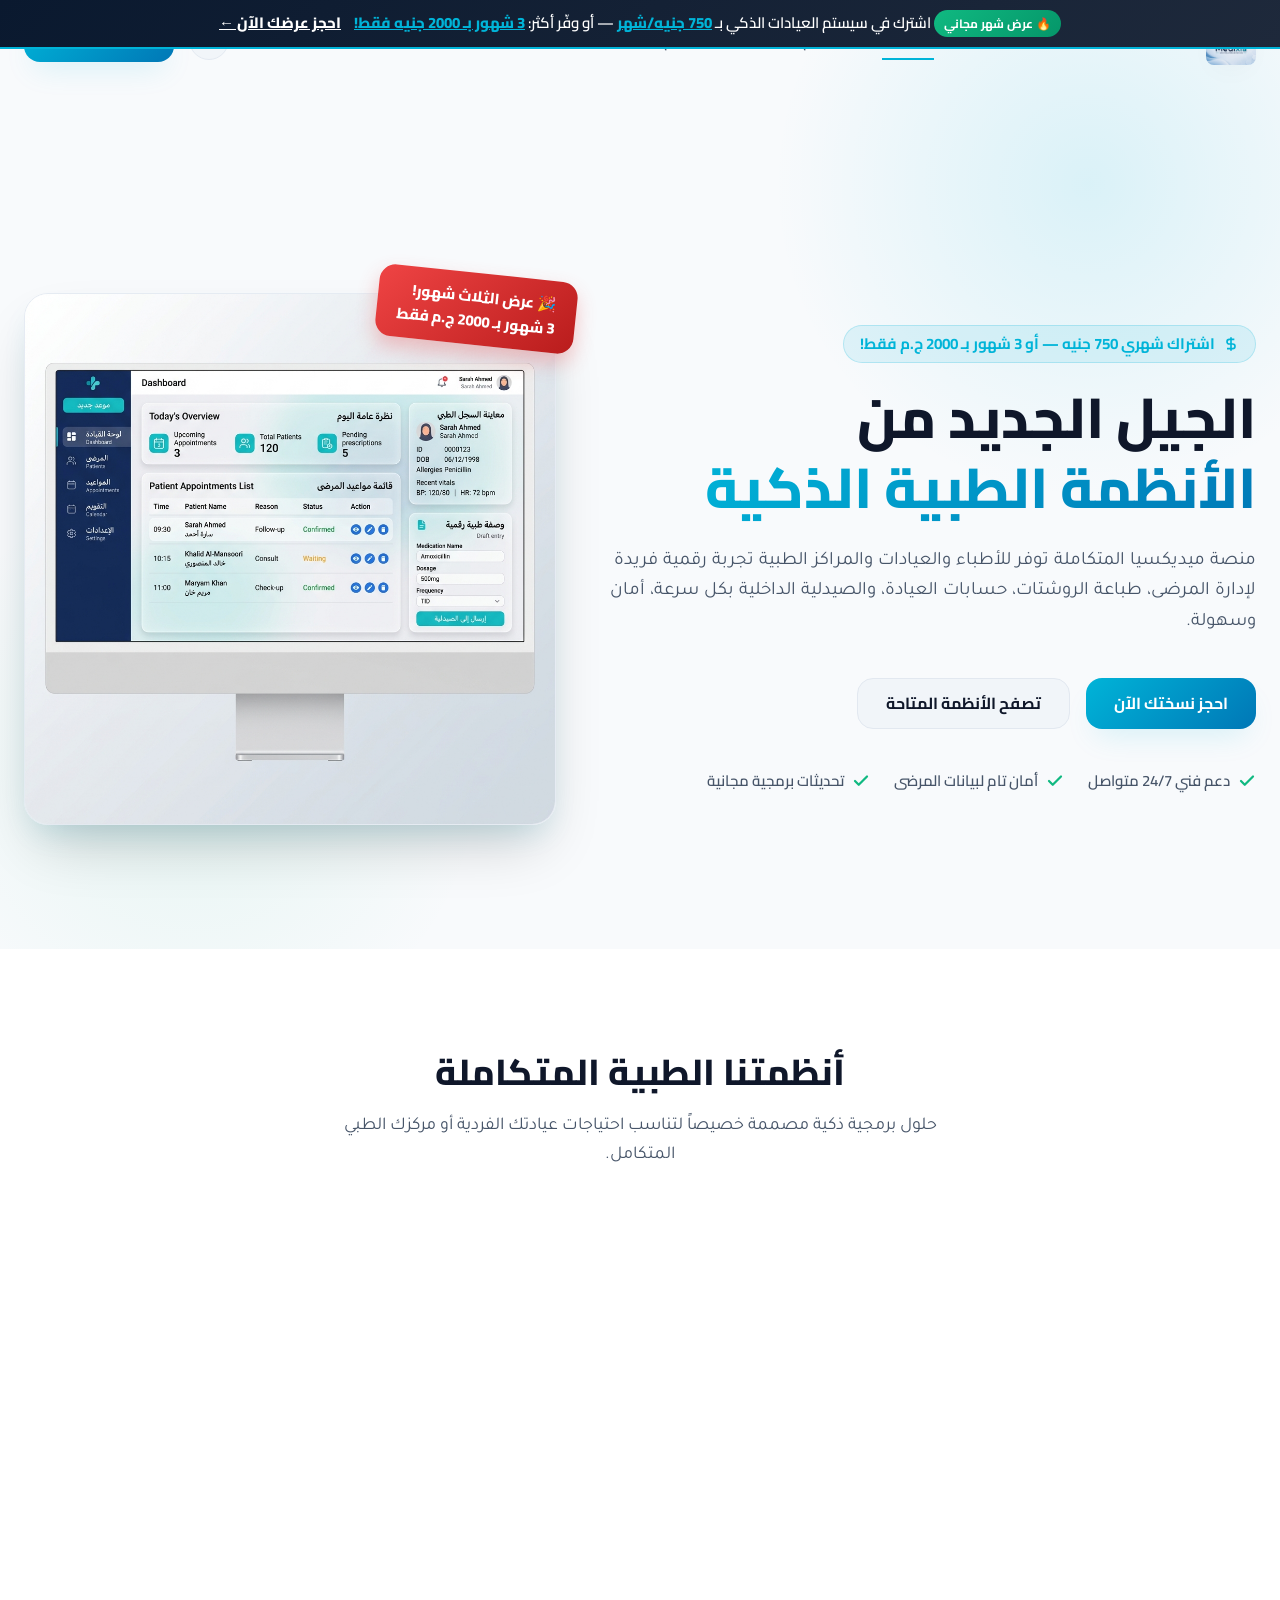
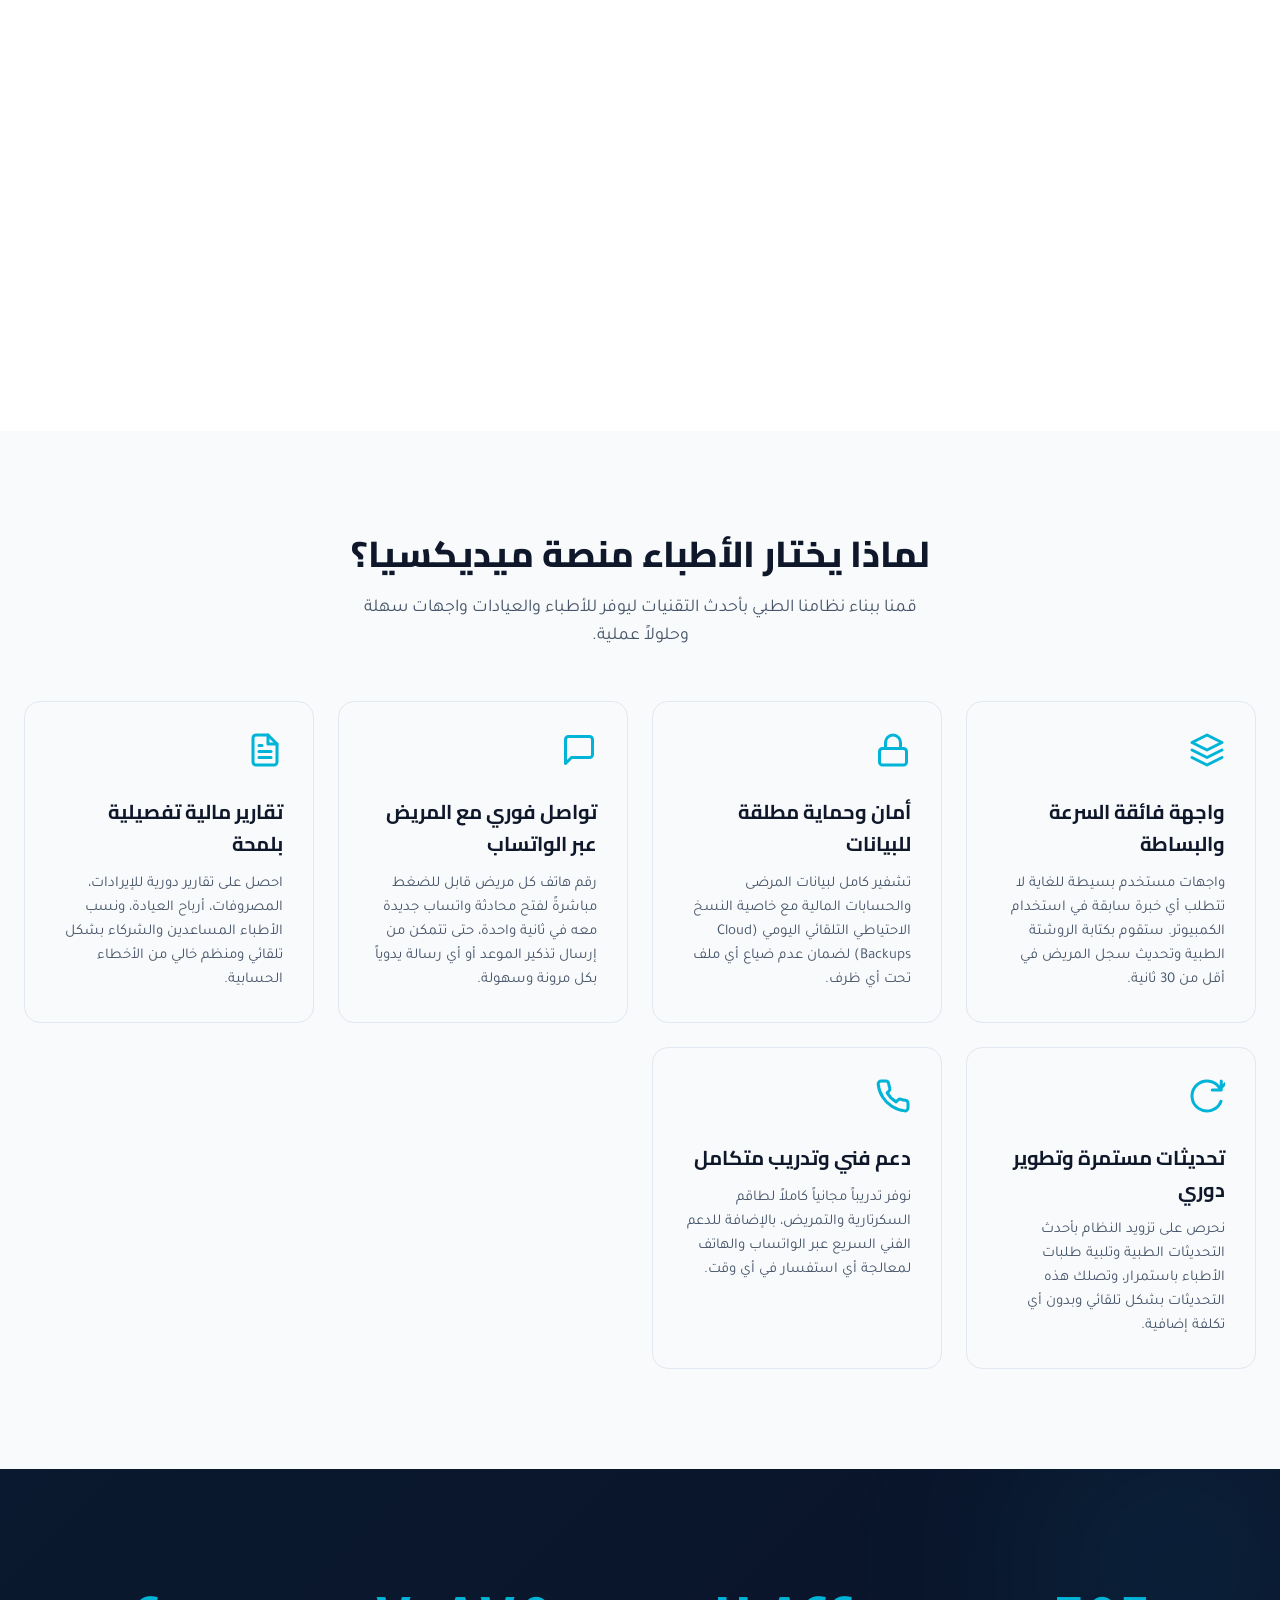
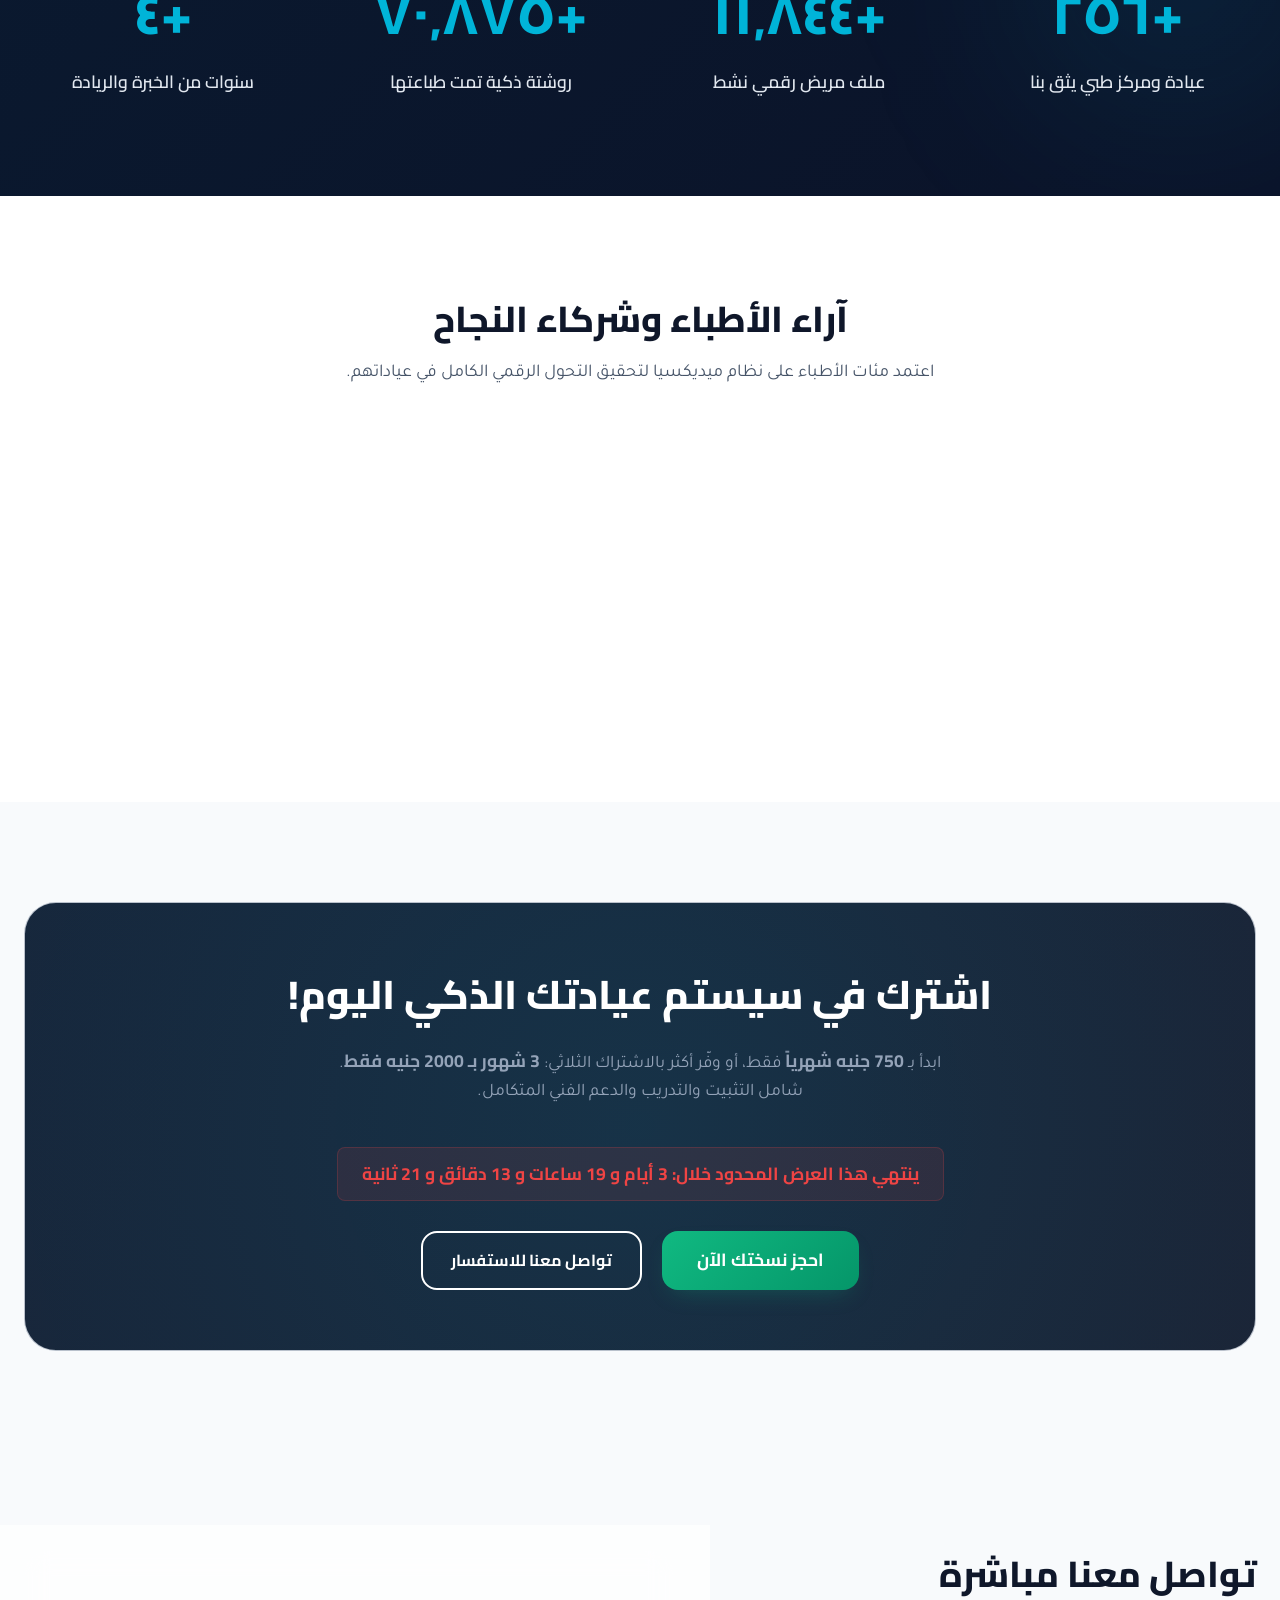
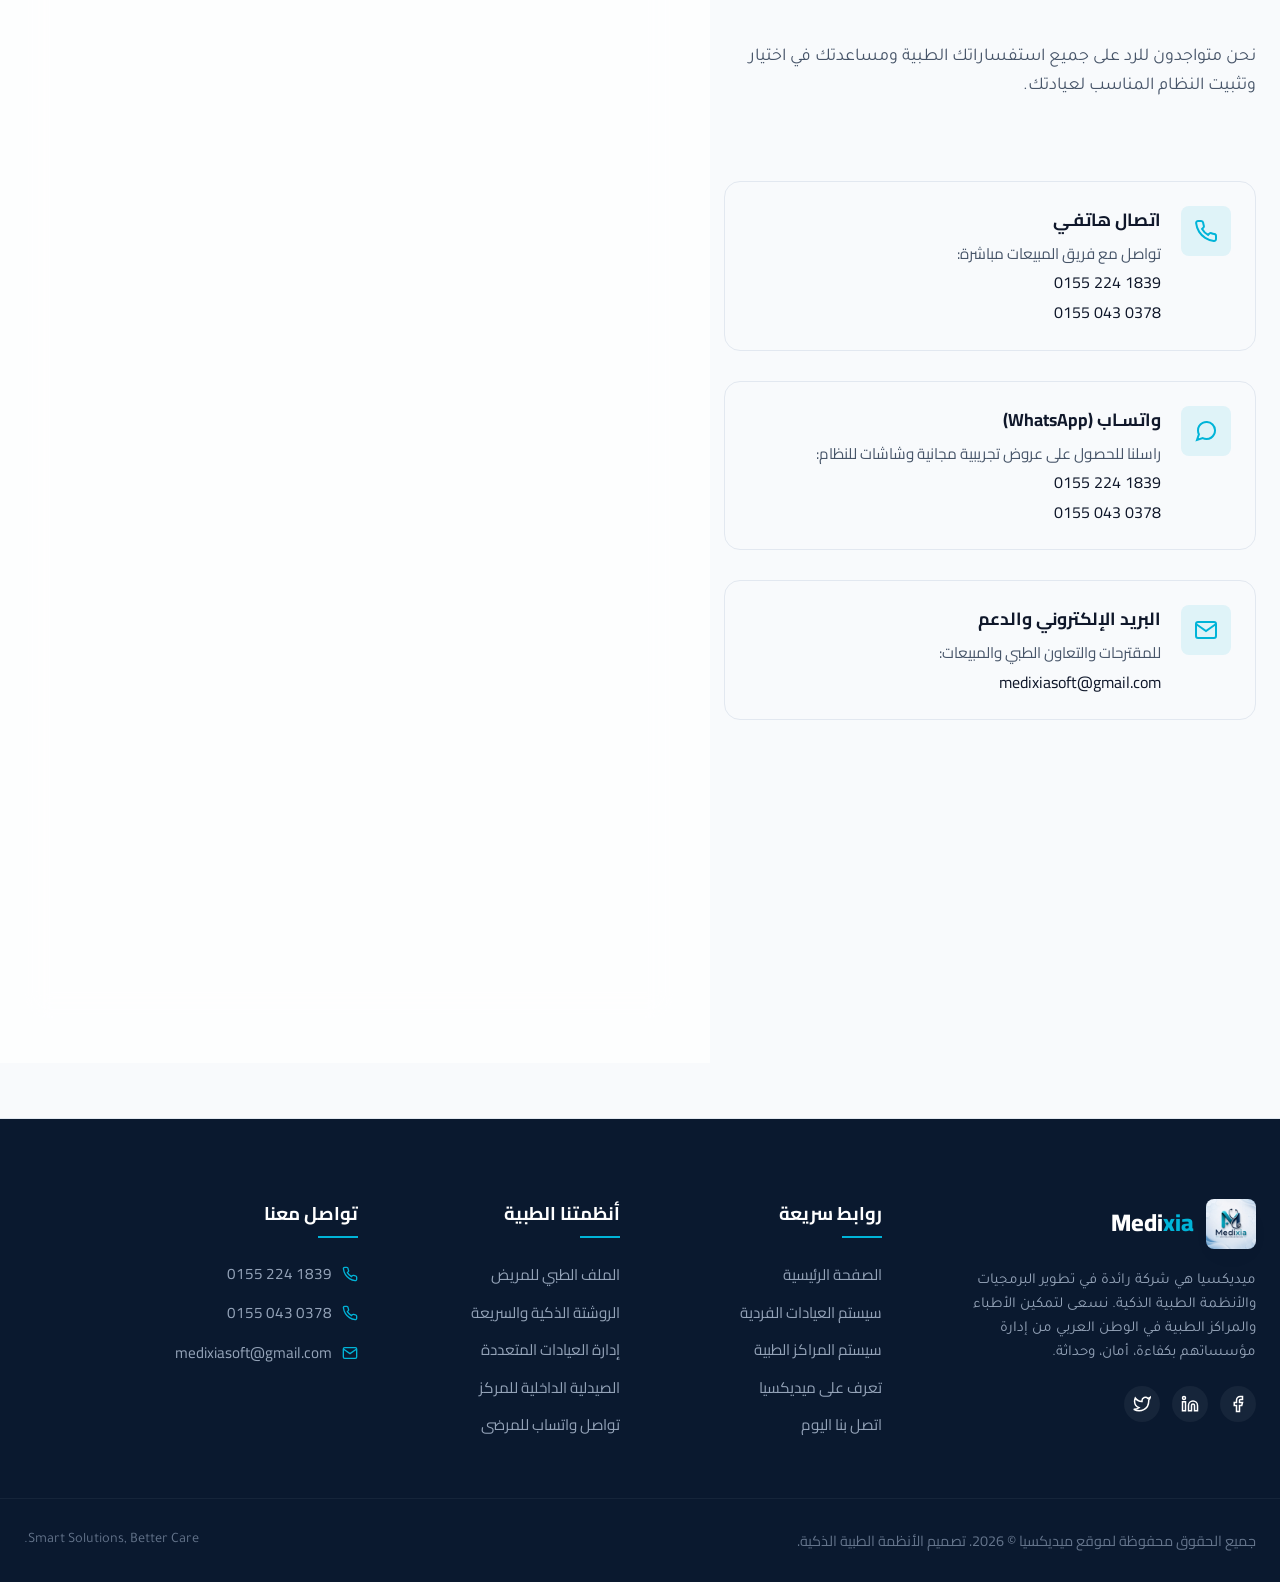
==== commit c3d8f8f5: "Update" ====
--- a/index.html
+++ b/index.html
@@ -431,6 +431,11 @@
                     </div>
 
                     <div class="form-group">
+                        <label for="doctor-email" class="form-label">البريد الإلكتروني دكتور / دكتورة *</label>
+                        <input type="email" id="doctor-email" class="form-control" placeholder="doctor@example.com" required style="direction: ltr; text-align: right;">
+                    </div>
+
+                    <div class="form-group">
                         <label for="clinic-specialty" class="form-label">التخصص الطبي / اسم العيادة أو المركز</label>
                         <input type="text" id="clinic-specialty" class="form-control" placeholder="عيادة عيون / مركز النور الطبي">
                     </div>
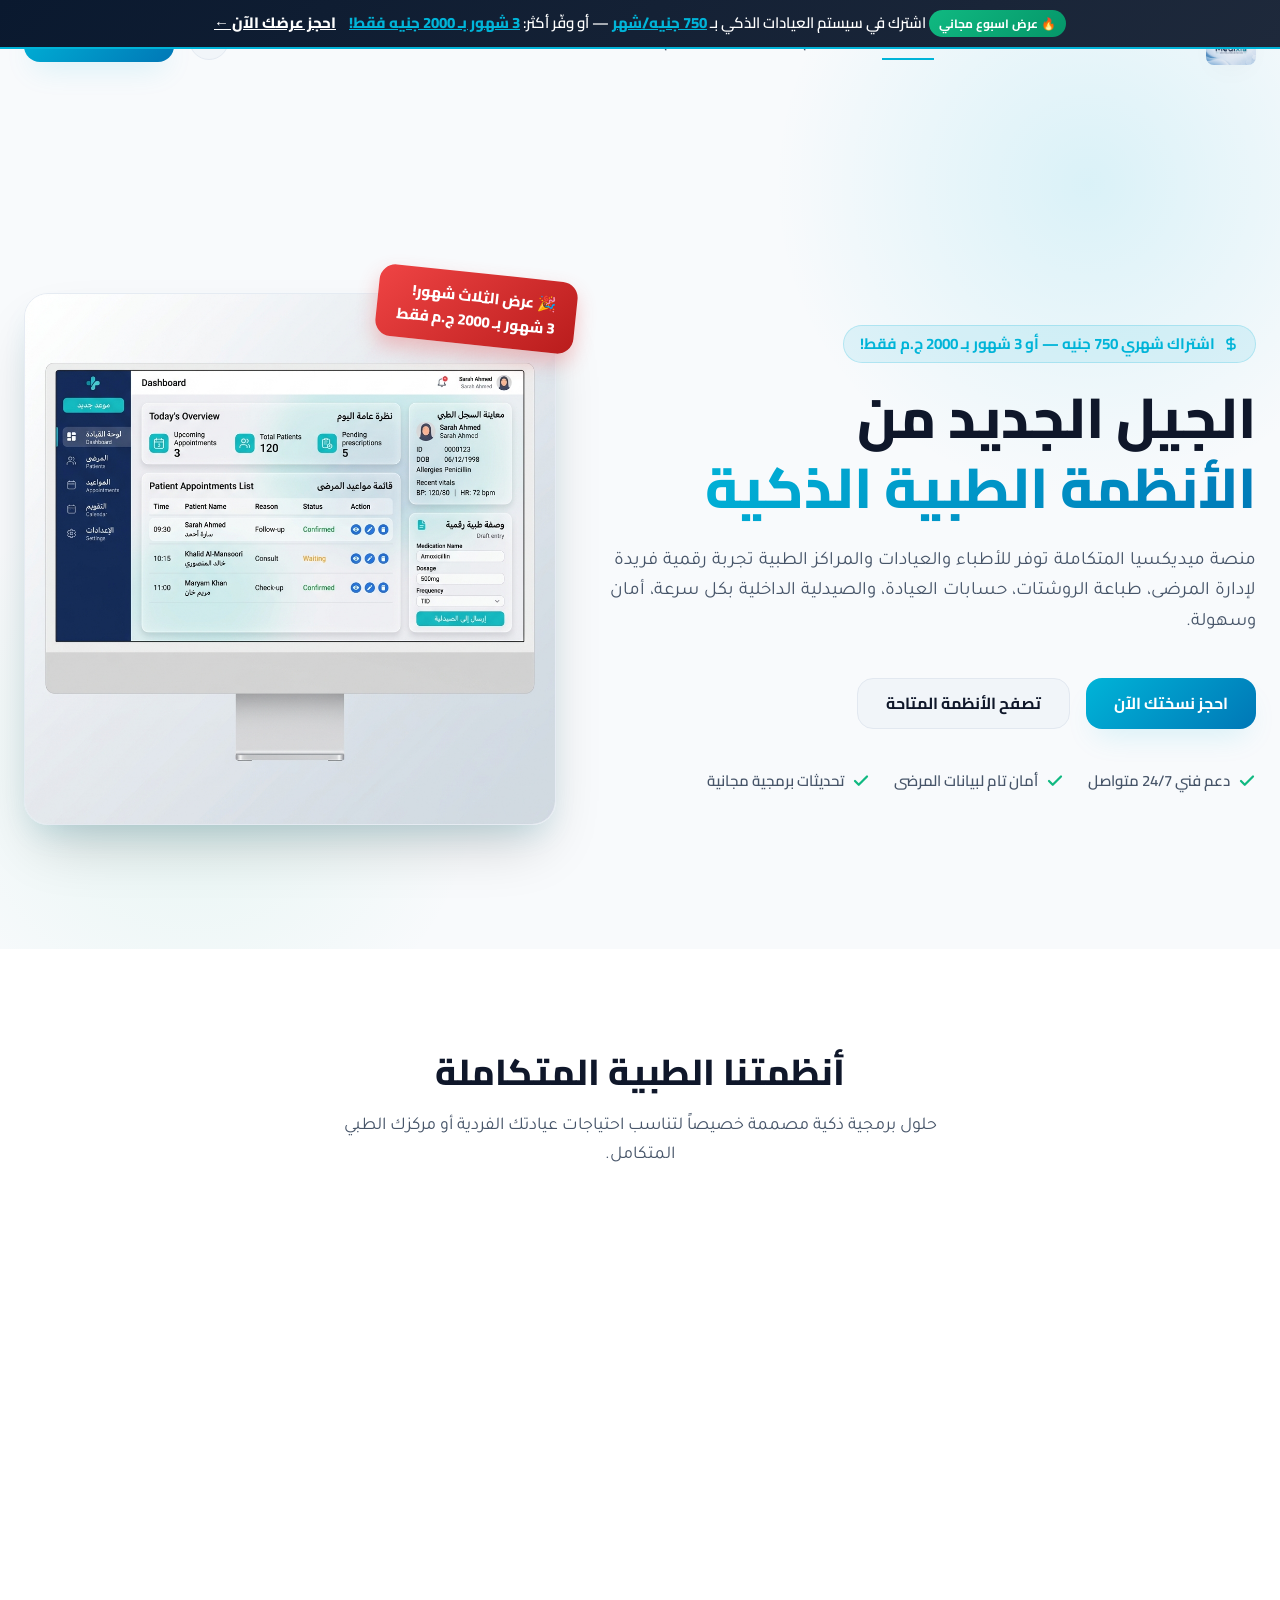
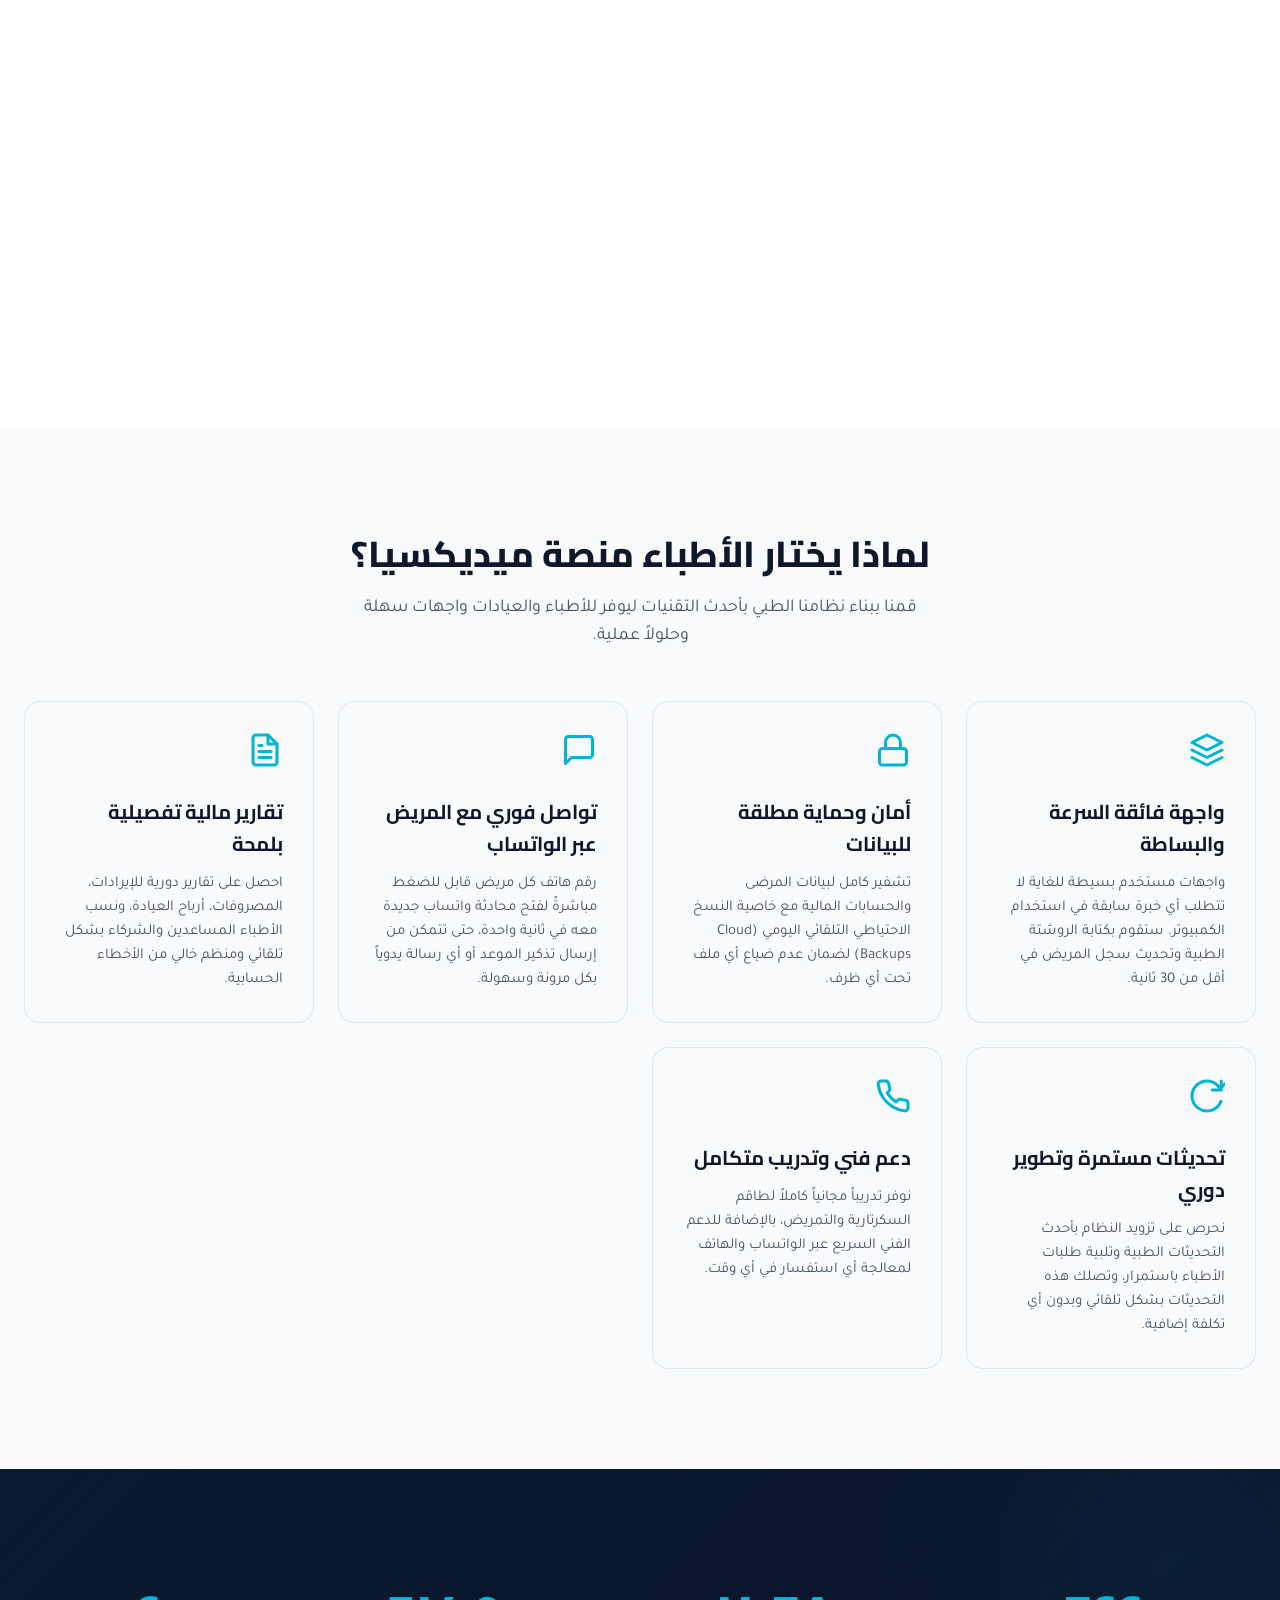
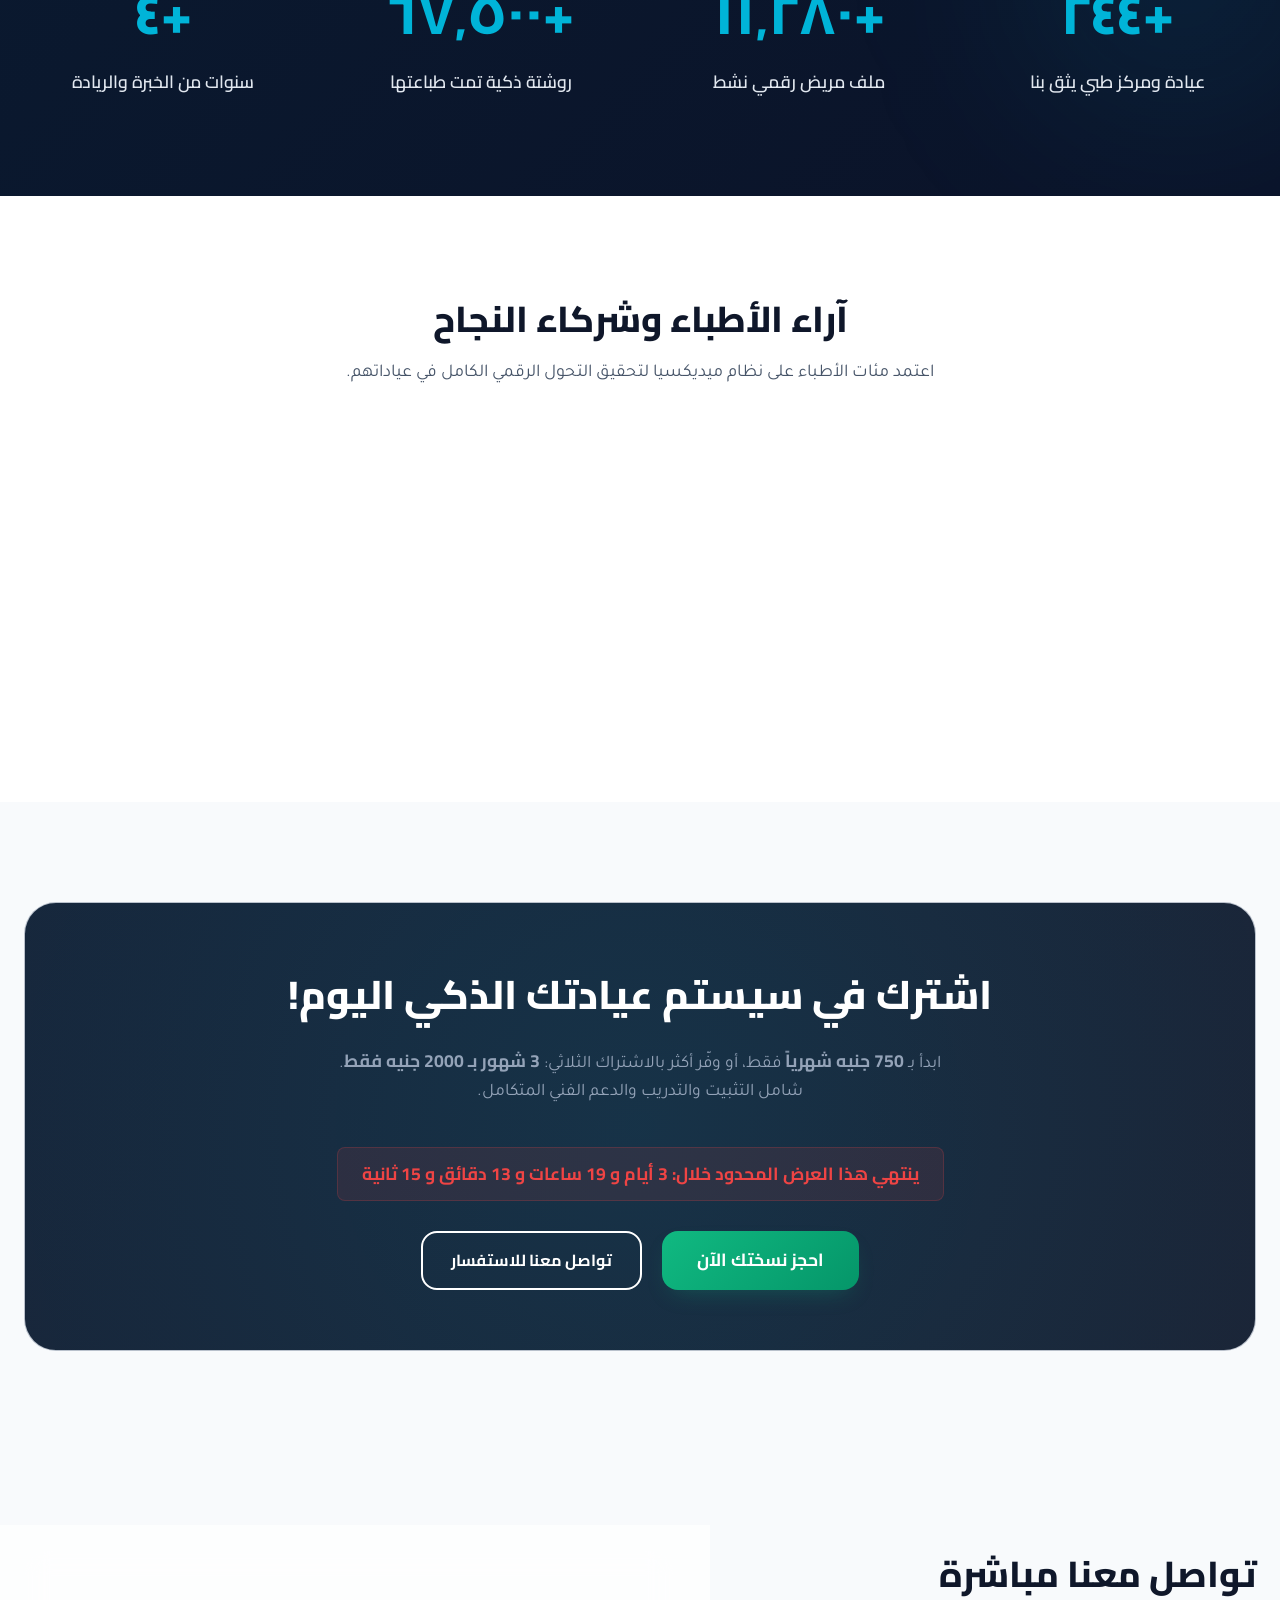
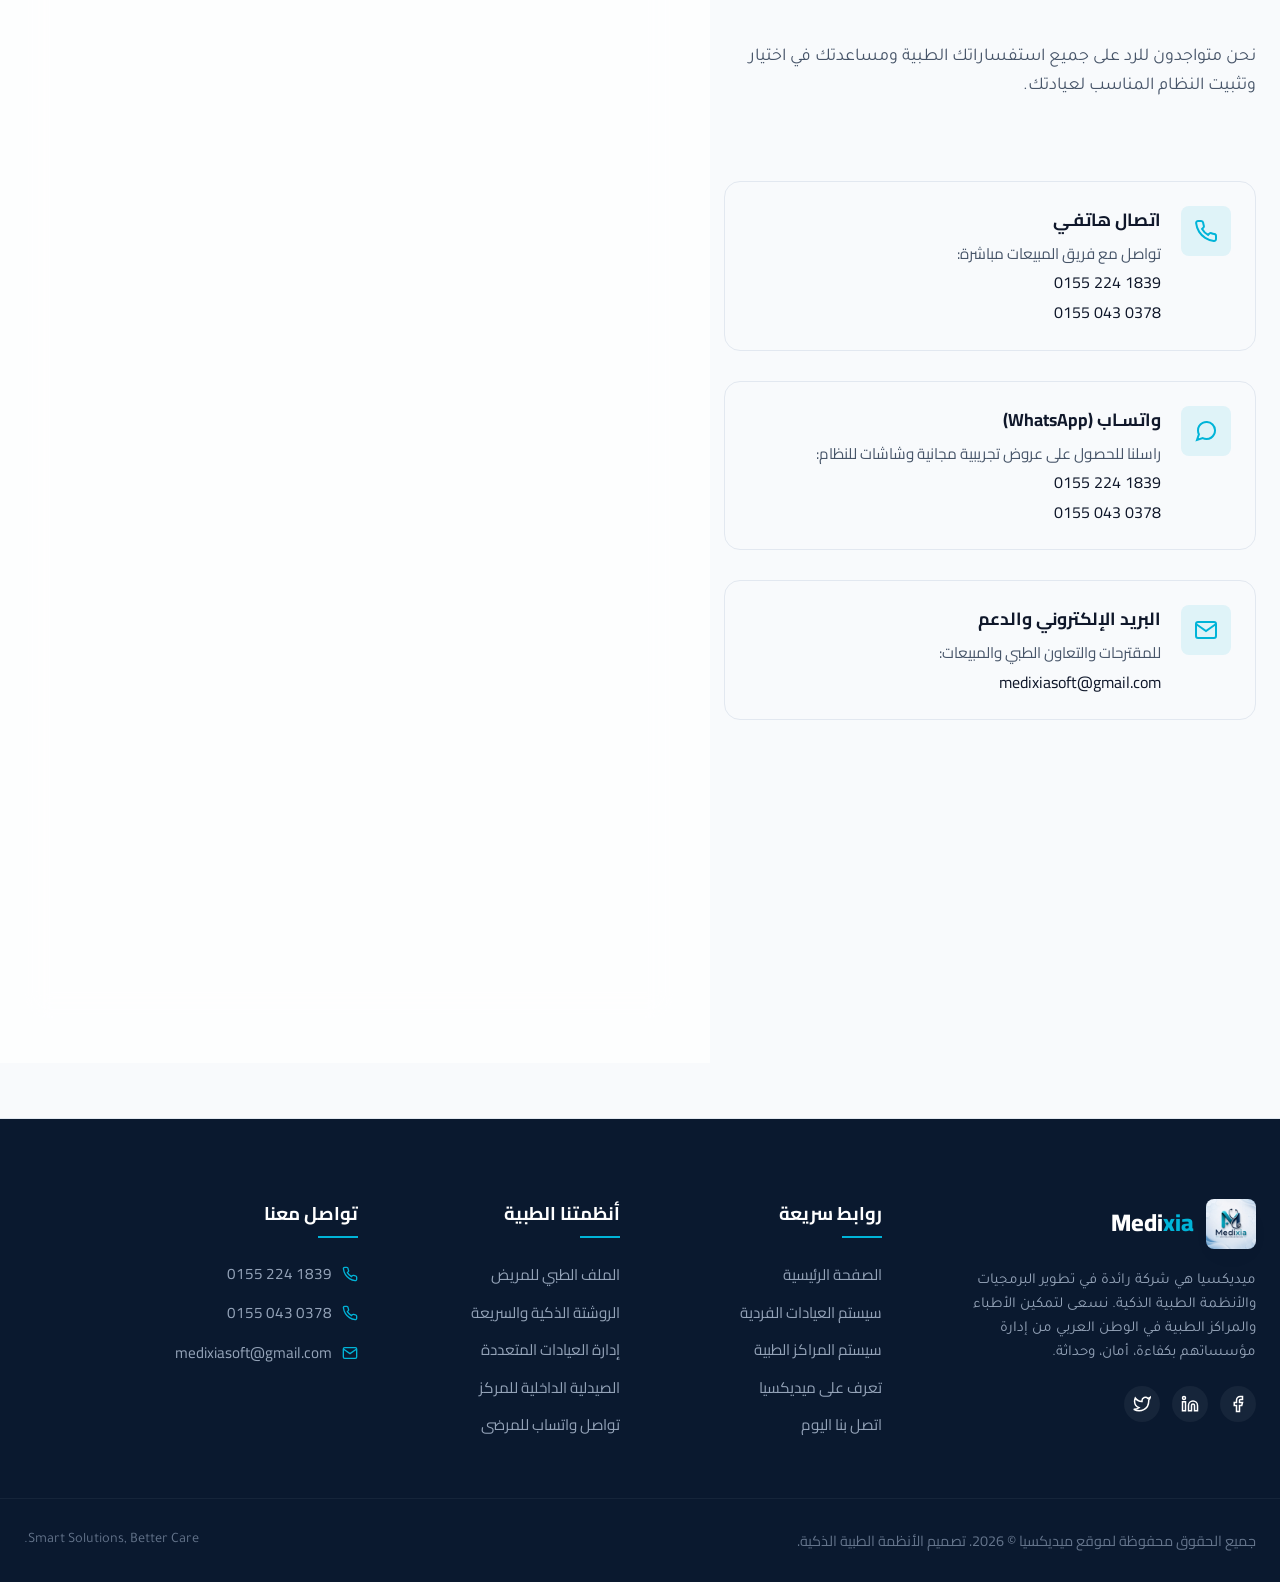
==== commit 55b8a9cd: "update" ====
--- a/index.html
+++ b/index.html
@@ -23,7 +23,7 @@
     <!-- Promo Bar (Limited Time Offer) -->
     <div class="promo-bar">
         <div class="container">
-            <span class="promo-badge">🔥 عرض شهر مجاني</span>
+            <span class="promo-badge">🔥 عرض اسبوع مجاني</span>
             اشترك في سيستم العيادات الذكي بـ <span class="highlight">750 جنيه/شهر</span> — أو وفّر أكثر: <span class="highlight">3 شهور بـ 2000 جنيه فقط!</span>
             <a href="contact.html#request-demo" style="text-decoration: underline; margin-right: 10px; font-weight: 800;">احجز عرضك الآن ←</a>
         </div>
--- a/css/style.css
+++ b/css/style.css
@@ -1428,23 +1428,66 @@
     .hero-buttons .btn {
         width: 100%;
     }
+    
     .hero-features {
         flex-direction: column;
         align-items: flex-start;
         display: inline-flex;
     }
     
+    .nav-container {
+        padding: 0 10px;
+    }
+    
+    .nav-actions {
+        gap: 6px;
+    }
+    
+    .nav-actions .btn {
+        padding: 0 10px !important;
+        font-size: 0.75rem !important;
+        display: inline-flex;
+        white-space: nowrap;
+        border-radius: 6px;
+        height: 28px;
+        align-items: center;
+    }
+    
+    .logo-img {
+        width: 34px !important;
+        height: 34px !important;
+    }
+    
+    .logo-text {
+        display: none !important;
+    }
+    
+    .theme-toggle-btn {
+        width: 28px;
+        height: 28px;
+        min-width: 28px;
+    }
+    
+    .theme-toggle-btn svg {
+        width: 14px;
+        height: 14px;
+    }
+    
+    .hamburger {
+        width: 24px;
+        height: 16px;
+    }
     .nav-menu {
         position: fixed;
         top: var(--nav-height);
-        left: -100%;
+        right: -100%;
         width: 100%;
         height: calc(100vh - var(--nav-height));
         background: var(--bg-secondary);
         flex-direction: column;
         align-items: center;
         justify-content: center;
-        transition: left 0.4s cubic-bezier(0.4, 0, 0.2, 1);
+        transition: right 0.4s cubic-bezier(0.4, 0, 0.2, 1);
         z-index: 999;
         box-shadow: 0 10px 20px rgba(0,0,0,0.05);
         border-top: 1px solid var(--border-color);
@@ -1452,7 +1495,7 @@
     }
     
     .nav-menu.open {
-        left: 0;
+        right: 0;
     }
     
     .hamburger {
